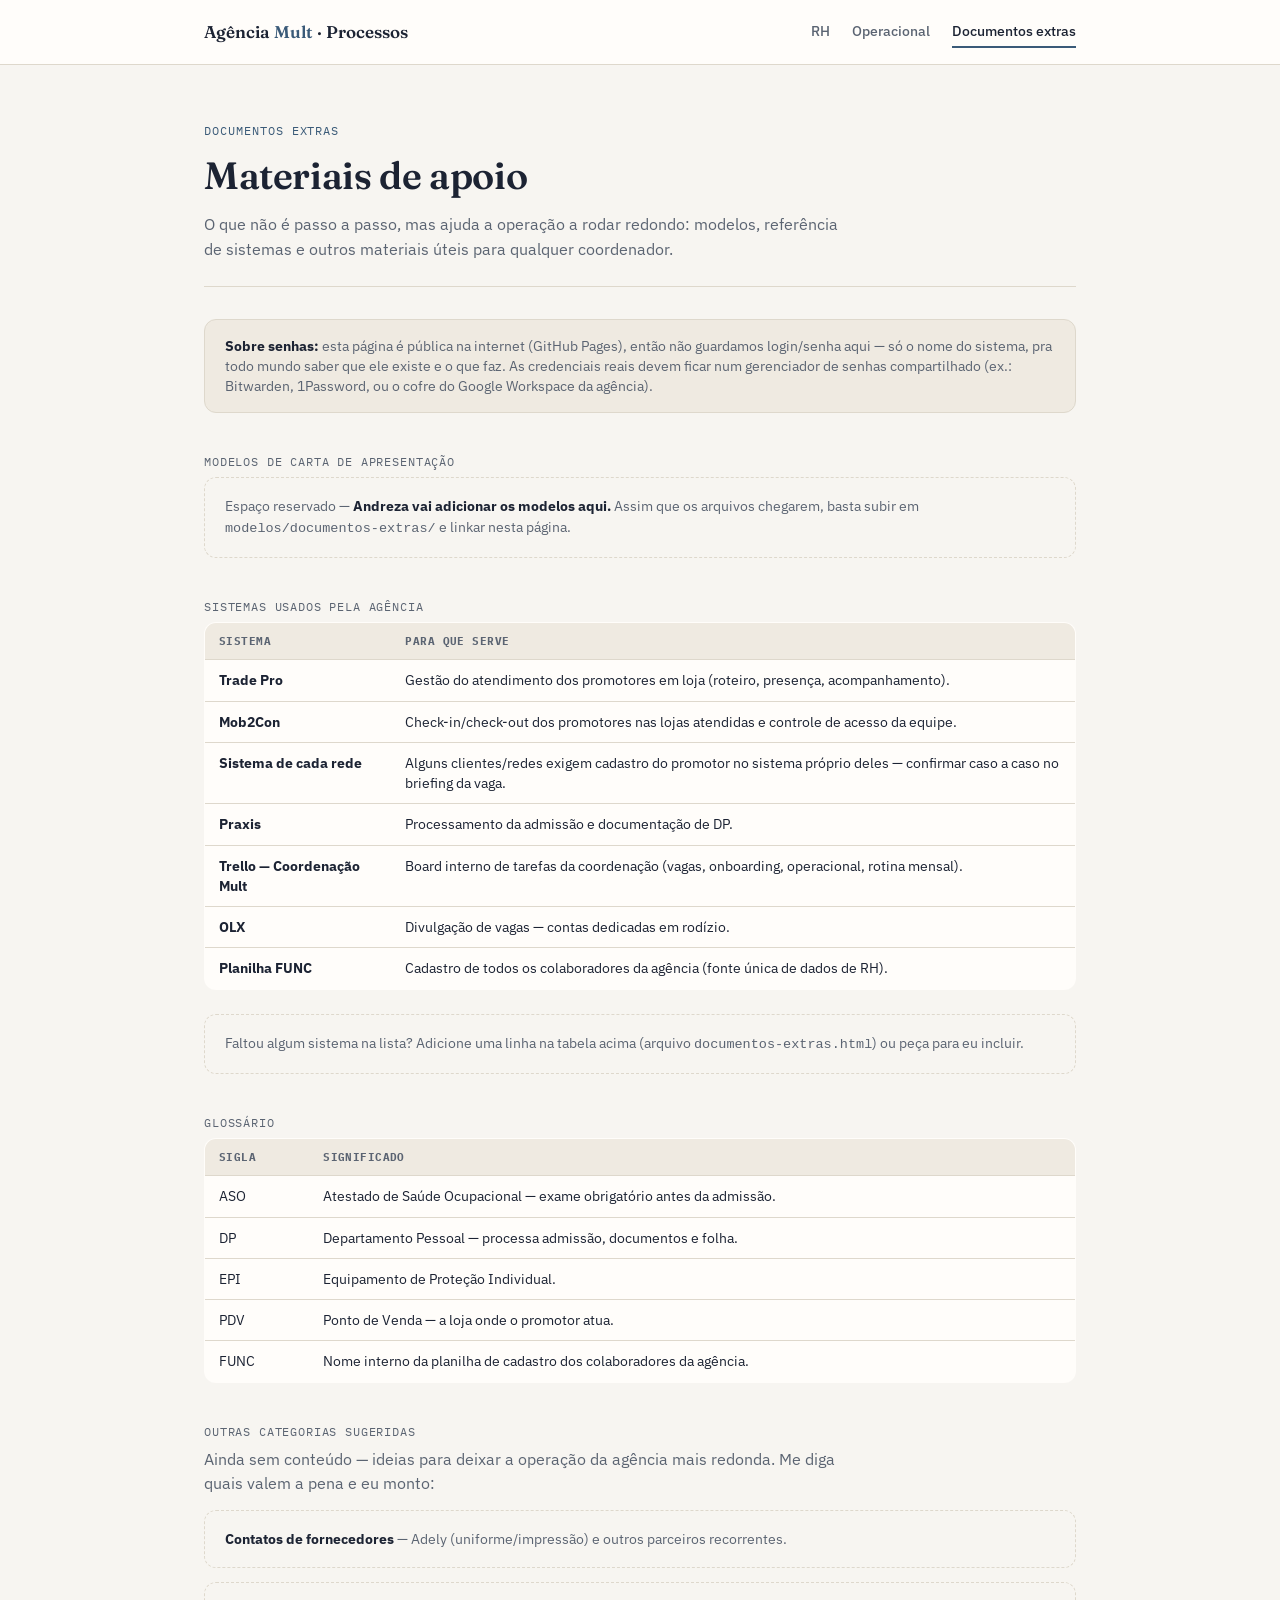
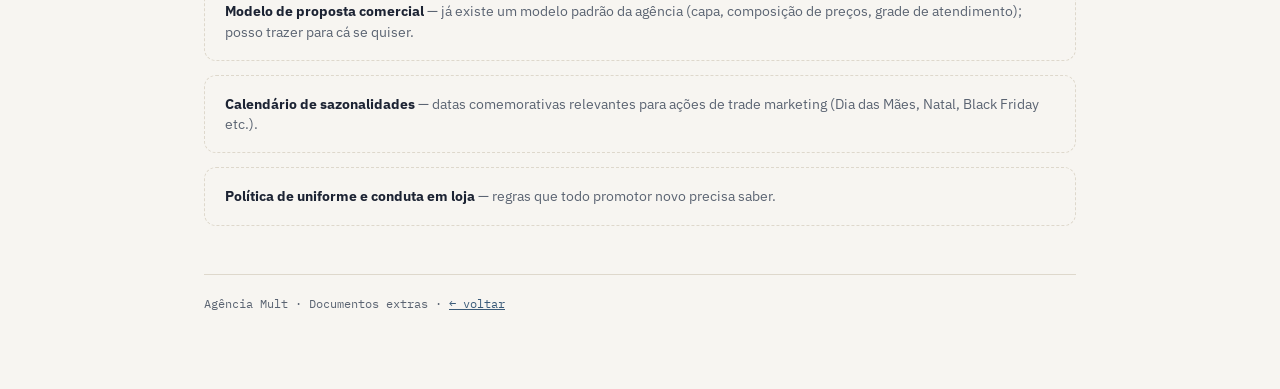
==== documentos-extras.html @ 5471d1bf "Add files via upload" ====
<!doctype html>
<html lang="pt-BR">
<head>
<meta charset="utf-8">
<meta name="viewport" content="width=device-width, initial-scale=1">
<title>Documentos extras — Processos Agência Mult</title>
<link rel="stylesheet" href="assets/style.css">
</head>
<body>

<nav class="top">
  <div class="wrap">
    <a class="brand" href="index.html">Agência <span>Mult</span> · Processos</a>
    <div class="links">
      <a href="rh.html">RH</a>
      <a href="operacional.html">Operacional</a>
      <a href="documentos-extras.html" class="active">Documentos extras</a>
    </div>
  </div>
</nav>

<div class="wrap">
  <header class="page">
    <span class="eyebrow">Documentos extras</span>
    <h1>Materiais de apoio</h1>
    <p class="lead">O que não é passo a passo, mas ajuda a operação a rodar redondo: modelos, referência de sistemas e outros materiais úteis para qualquer coordenador.</p>
  </header>

  <div class="callout"><b>Sobre senhas:</b> esta página é pública na internet (GitHub Pages), então não guardamos login/senha aqui — só o nome do sistema, pra todo mundo saber que ele existe e o que faz. As credenciais reais devem ficar num gerenciador de senhas compartilhado (ex.: Bitwarden, 1Password, ou o cofre do Google Workspace da agência).</div>

  <div class="section-label">Modelos de carta de apresentação</div>
  <div class="placeholder">Espaço reservado — <b>Andreza vai adicionar os modelos aqui.</b> Assim que os arquivos chegarem, basta subir em <code>modelos/documentos-extras/</code> e linkar nesta página.</div>

  <div class="section-label">Sistemas usados pela agência</div>
  <table class="ref">
    <tr><th>Sistema</th><th>Para que serve</th></tr>
    <tr><td><b>Trade Pro</b></td><td>Gestão do atendimento dos promotores em loja (roteiro, presença, acompanhamento).</td></tr>
    <tr><td><b>Mob2Con</b></td><td>Check-in/check-out dos promotores nas lojas atendidas e controle de acesso da equipe.</td></tr>
    <tr><td><b>Sistema de cada rede</b></td><td>Alguns clientes/redes exigem cadastro do promotor no sistema próprio deles — confirmar caso a caso no briefing da vaga.</td></tr>
    <tr><td><b>Praxis</b></td><td>Processamento da admissão e documentação de DP.</td></tr>
    <tr><td><b>Trello — Coordenação Mult</b></td><td>Board interno de tarefas da coordenação (vagas, onboarding, operacional, rotina mensal).</td></tr>
    <tr><td><b>OLX</b></td><td>Divulgação de vagas — contas dedicadas em rodízio.</td></tr>
    <tr><td><b>Planilha FUNC</b></td><td>Cadastro de todos os colaboradores da agência (fonte única de dados de RH).</td></tr>
  </table>
  <div class="placeholder">Faltou algum sistema na lista? Adicione uma linha na tabela acima (arquivo <code>documentos-extras.html</code>) ou peça para eu incluir.</div>

  <div class="section-label">Glossário</div>
  <table class="ref">
    <tr><th>Sigla</th><th>Significado</th></tr>
    <tr><td>ASO</td><td>Atestado de Saúde Ocupacional — exame obrigatório antes da admissão.</td></tr>
    <tr><td>DP</td><td>Departamento Pessoal — processa admissão, documentos e folha.</td></tr>
    <tr><td>EPI</td><td>Equipamento de Proteção Individual.</td></tr>
    <tr><td>PDV</td><td>Ponto de Venda — a loja onde o promotor atua.</td></tr>
    <tr><td>FUNC</td><td>Nome interno da planilha de cadastro dos colaboradores da agência.</td></tr>
  </table>

  <div class="section-label">Outras categorias sugeridas</div>
  <p class="lead" style="margin-bottom:14px">Ainda sem conteúdo — ideias para deixar a operação da agência mais redonda. Me diga quais valem a pena e eu monto:</p>
  <div class="placeholder"><b>Contatos de fornecedores</b> — Adely (uniforme/impressão) e outros parceiros recorrentes.</div>
  <div class="placeholder"><b>Modelo de proposta comercial</b> — já existe um modelo padrão da agência (capa, composição de preços, grade de atendimento); posso trazer para cá se quiser.</div>
  <div class="placeholder"><b>Calendário de sazonalidades</b> — datas comemorativas relevantes para ações de trade marketing (Dia das Mães, Natal, Black Friday etc.).</div>
  <div class="placeholder"><b>Política de uniforme e conduta em loja</b> — regras que todo promotor novo precisa saber.</div>

  <footer class="page">Agência Mult · Documentos extras · <a href="index.html">← voltar</a></footer>
</div>

</body>
</html>
---- assets/style.css ----
@import url('https://fonts.googleapis.com/css2?family=Fraunces:opsz,wght@9..144,400;9..144,500;9..144,600;9..144,700&family=IBM+Plex+Sans:wght@400;500;600&family=IBM+Plex+Mono:wght@400;500&display=swap');

:root{
  --bg:#F7F5F1;
  --surface:#FFFDFA;
  --surface-2:#EFEAE1;
  --text:#1C2333;
  --text-dim:#5B6472;
  --border:#DED8CC;
  --accent:#3A5A78;
  --accent-soft:#DCE6EC;
  --good:#3E6B4C;
  --good-bg:#E3EDE5;
  --warn:#96692A;
  --warn-bg:#F3E8D4;
  --shadow: 0 1px 2px rgba(28,35,51,0.05), 0 6px 16px -8px rgba(28,35,51,0.12);
}

*{ box-sizing:border-box; }
html{ scroll-behavior:smooth; }
body{
  margin:0;
  background:var(--bg);
  color:var(--text);
  font-family:'IBM Plex Sans', ui-sans-serif, system-ui, sans-serif;
  -webkit-font-smoothing:antialiased;
  line-height:1.5;
}
a{ color:var(--accent); }
.wrap{
  max-width:920px;
  margin:0 auto;
  padding:0 24px 80px;
}

/* top nav */
nav.top{
  background:var(--surface);
  border-bottom:1px solid var(--border);
  margin-bottom:8px;
}
nav.top .wrap{
  padding:0 24px;
  display:flex;
  align-items:center;
  justify-content:space-between;
  gap:16px;
  flex-wrap:wrap;
  height:64px;
}
nav.top .brand{
  font-family:'Fraunces', serif;
  font-weight:600;
  font-size:17px;
  color:var(--text);
  text-decoration:none;
}
nav.top .brand span{ color:var(--accent); }
nav.top .links{
  display:flex;
  gap:22px;
  font-size:14px;
}
nav.top .links a{
  color:var(--text-dim);
  text-decoration:none;
  font-weight:500;
  padding:4px 0;
  border-bottom:2px solid transparent;
}
nav.top .links a:hover, nav.top .links a.active{
  color:var(--text);
  border-bottom-color:var(--accent);
}

header.page{
  padding:44px 0 24px;
  border-bottom:1px solid var(--border);
  margin-bottom:32px;
}
.eyebrow{
  font-family:'IBM Plex Mono', monospace;
  font-size:12px;
  letter-spacing:0.08em;
  text-transform:uppercase;
  color:var(--accent);
}
h1{
  font-family:'Fraunces', Georgia, serif;
  font-weight:600;
  font-size:clamp(28px, 4vw, 38px);
  margin:6px 0 8px;
  letter-spacing:-0.01em;
}
p.lead{
  color:var(--text-dim);
  font-size:15.5px;
  max-width:64ch;
  line-height:1.6;
  margin:0;
}

/* home cards */
.home-grid{
  display:grid;
  grid-template-columns:1fr 1fr;
  gap:18px;
  margin:32px 0;
}
@media (max-width:640px){ .home-grid{ grid-template-columns:1fr; } }
.home-card{
  display:block;
  background:var(--surface);
  border:1px solid var(--border);
  border-radius:14px;
  box-shadow:var(--shadow);
  padding:26px 24px;
  text-decoration:none;
  color:var(--text);
  transition:transform .12s ease, box-shadow .12s ease;
}
.home-card:hover{ transform:translateY(-2px); box-shadow:0 4px 8px rgba(28,35,51,0.08), 0 12px 24px -8px rgba(28,35,51,0.16); }
.home-card .icon{ font-size:26px; }
.home-card h2{
  font-family:'Fraunces', serif;
  font-size:19px;
  font-weight:600;
  margin:10px 0 6px;
}
.home-card p{
  color:var(--text-dim);
  font-size:13.5px;
  margin:0;
  line-height:1.55;
}
.home-card.full{ grid-column:1 / -1; }

/* process sections */
.section-label{
  font-family:'IBM Plex Mono', monospace;
  font-size:12px;
  letter-spacing:0.07em;
  text-transform:uppercase;
  color:var(--text-dim);
  margin:40px 0 6px;
}
.section-label:first-of-type{ margin-top:0; }

.step{
  background:var(--surface);
  border:1px solid var(--border);
  border-radius:12px;
  box-shadow:var(--shadow);
  padding:20px 22px;
  margin-bottom:14px;
}
.step-head{
  display:flex;
  align-items:baseline;
  gap:10px;
  margin-bottom:10px;
}
.step-num{
  font-family:'IBM Plex Mono', monospace;
  font-size:12px;
  color:var(--accent);
  background:var(--accent-soft);
  border-radius:100px;
  padding:2px 9px;
  flex:none;
}
.step h3{
  font-family:'Fraunces', serif;
  font-weight:600;
  font-size:16.5px;
  margin:0;
}
.step p.note{
  color:var(--text-dim);
  font-size:13px;
  margin:0 0 10px;
}
ul.check{
  list-style:none;
  margin:0;
  padding:0;
  display:flex;
  flex-direction:column;
  gap:7px;
}
ul.check li{
  display:flex;
  align-items:flex-start;
  gap:9px;
  font-size:14px;
  line-height:1.45;
}
ul.check li::before{
  content:"";
  flex:none;
  width:15px; height:15px;
  margin-top:2px;
  border:1.5px solid var(--border);
  border-radius:4px;
  background:var(--surface);
}
ul.check li b{ font-weight:600; }
.tag{
  display:inline-block;
  font-family:'IBM Plex Mono', monospace;
  font-size:10.5px;
  letter-spacing:0.03em;
  color:var(--accent);
  background:var(--accent-soft);
  padding:1px 7px;
  border-radius:4px;
  margin-left:6px;
}
.tag.warn{ color:var(--warn); background:var(--warn-bg); }
.step .files{
  margin-top:12px;
  padding-top:12px;
  border-top:1px dashed var(--border);
  font-size:13px;
  color:var(--text-dim);
}
.step .files a{ font-family:'IBM Plex Mono', monospace; font-size:12.5px; }

.callout{
  background:var(--surface-2);
  border:1px solid var(--border);
  border-radius:12px;
  padding:16px 20px;
  font-size:13.5px;
  color:var(--text-dim);
  margin:20px 0 32px;
}
.callout b{ color:var(--text); }
.callout.warn{
  background:var(--warn-bg);
  border-color:#E3CB9C;
  color:#5B4522;
}
.callout.warn b{ color:var(--warn); }

table.ref{
  width:100%;
  border-collapse:collapse;
  background:var(--surface);
  border:1px solid var(--border);
  border-radius:12px;
  overflow:hidden;
  font-size:13.5px;
  margin-bottom:24px;
}
table.ref th{
  text-align:left;
  background:var(--surface-2);
  font-family:'IBM Plex Mono', monospace;
  font-size:11px;
  letter-spacing:0.04em;
  text-transform:uppercase;
  color:var(--text-dim);
  padding:10px 14px;
}
table.ref td{
  padding:10px 14px;
  border-top:1px solid var(--border);
  vertical-align:top;
}

.placeholder{
  border:1.5px dashed var(--border);
  border-radius:12px;
  padding:18px 20px;
  color:var(--text-dim);
  font-size:13.5px;
  margin-bottom:14px;
}
.placeholder b{ color:var(--text); }

footer.page{
  margin-top:48px;
  padding-top:20px;
  border-top:1px solid var(--border);
  font-size:12px;
  color:var(--text-dim);
  font-family:'IBM Plex Mono', monospace;
}
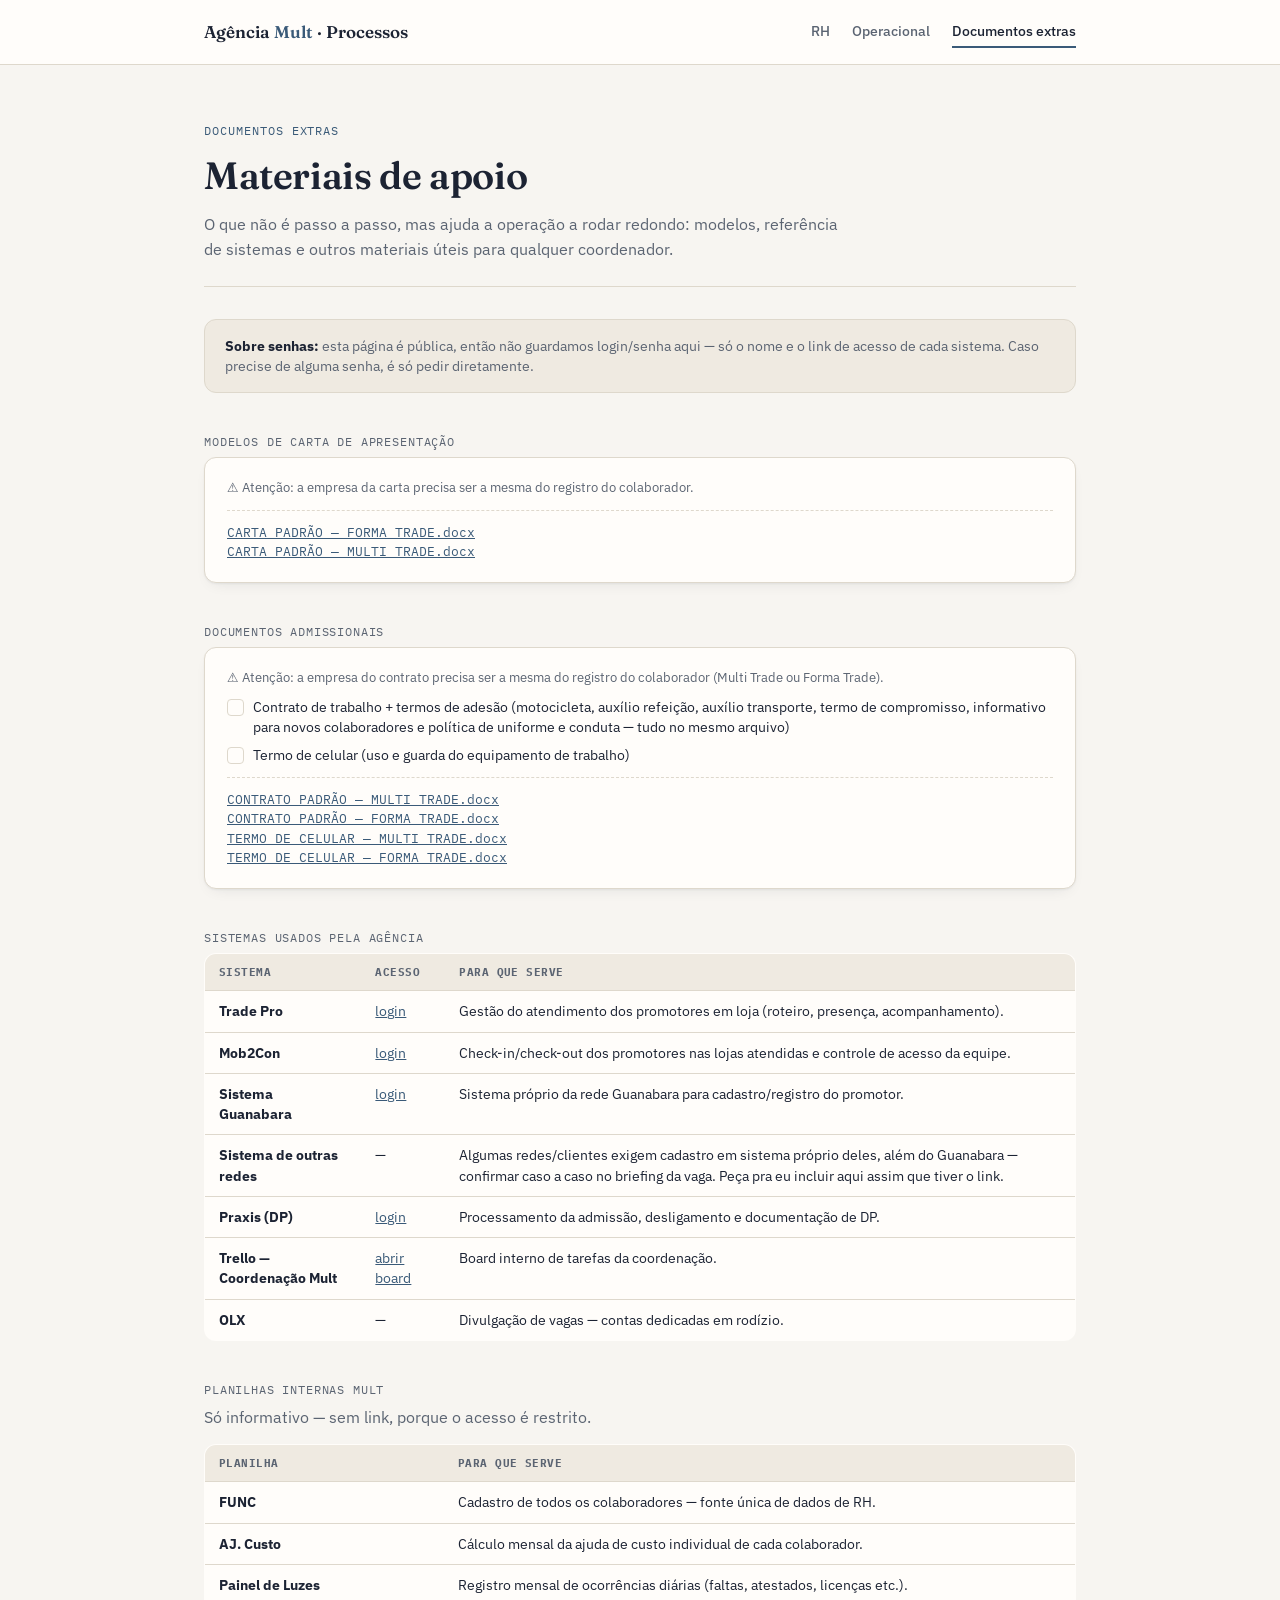
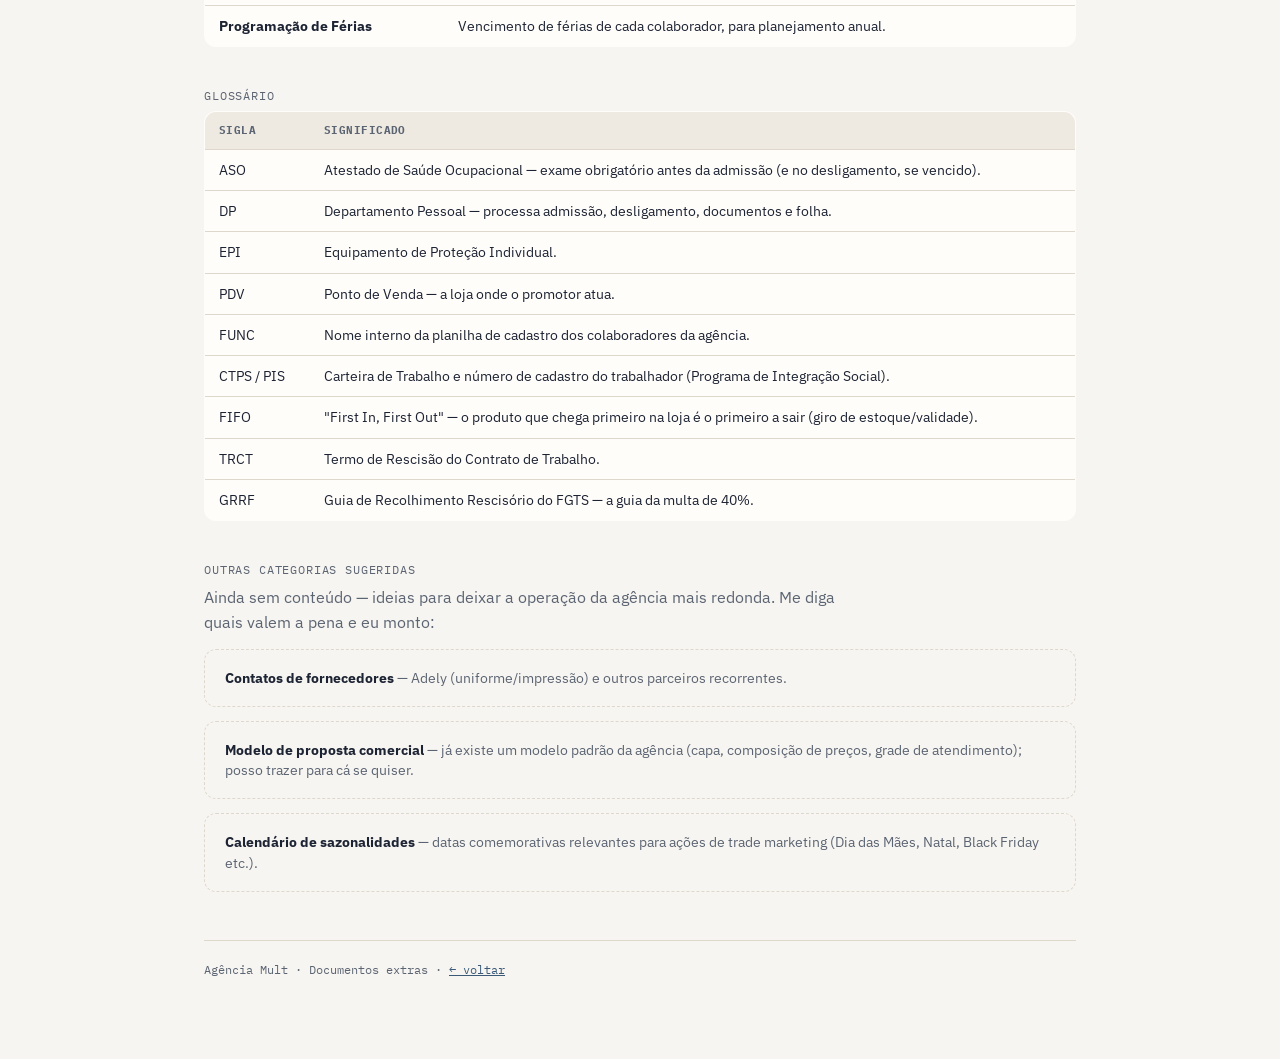
==== commit cff73adb: "Add files via upload" ====
--- a/documentos-extras.html
+++ b/documentos-extras.html
@@ -26,32 +26,66 @@
     <p class="lead">O que não é passo a passo, mas ajuda a operação a rodar redondo: modelos, referência de sistemas e outros materiais úteis para qualquer coordenador.</p>
   </header>
 
-  <div class="callout"><b>Sobre senhas:</b> esta página é pública na internet (GitHub Pages), então não guardamos login/senha aqui — só o nome do sistema, pra todo mundo saber que ele existe e o que faz. As credenciais reais devem ficar num gerenciador de senhas compartilhado (ex.: Bitwarden, 1Password, ou o cofre do Google Workspace da agência).</div>
+  <div class="callout"><b>Sobre senhas:</b> esta página é pública, então não guardamos login/senha aqui — só o nome e o link de acesso de cada sistema. Caso precise de alguma senha, é só pedir diretamente.</div>
 
   <div class="section-label">Modelos de carta de apresentação</div>
-  <div class="placeholder">Espaço reservado — <b>Andreza vai adicionar os modelos aqui.</b> Assim que os arquivos chegarem, basta subir em <code>modelos/documentos-extras/</code> e linkar nesta página.</div>
+  <div class="step">
+    <p class="note">⚠ Atenção: a empresa da carta precisa ser a mesma do registro do colaborador.</p>
+    <div class="files">
+      <a href="modelos/documentos-extras/carta-padrao-forma-trade.docx">CARTA PADRÃO — FORMA TRADE.docx</a><br>
+      <a href="modelos/documentos-extras/carta-padrao-multi-trade.docx">CARTA PADRÃO — MULTI TRADE.docx</a>
+    </div>
+  </div>
+
+  <div class="section-label">Documentos admissionais</div>
+  <div class="step">
+    <p class="note">⚠ Atenção: a empresa do contrato precisa ser a mesma do registro do colaborador (Multi Trade ou Forma Trade).</p>
+    <ul class="check">
+      <li>Contrato de trabalho + termos de adesão (motocicleta, auxílio refeição, auxílio transporte, termo de compromisso, informativo para novos colaboradores e política de uniforme e conduta — tudo no mesmo arquivo)</li>
+      <li>Termo de celular (uso e guarda do equipamento de trabalho)</li>
+    </ul>
+    <div class="files">
+      <a href="modelos/documentos-extras/contrato-padrao-multi-trade.docx">CONTRATO PADRÃO — MULTI TRADE.docx</a><br>
+      <a href="modelos/documentos-extras/contrato-padrao-forma-trade.docx">CONTRATO PADRÃO — FORMA TRADE.docx</a><br>
+      <a href="modelos/documentos-extras/termo-de-celular-multi-trade.docx">TERMO DE CELULAR — MULTI TRADE.docx</a><br>
+      <a href="modelos/documentos-extras/termo-de-celular-forma-trade.docx">TERMO DE CELULAR — FORMA TRADE.docx</a>
+    </div>
+  </div>
 
   <div class="section-label">Sistemas usados pela agência</div>
   <table class="ref">
-    <tr><th>Sistema</th><th>Para que serve</th></tr>
-    <tr><td><b>Trade Pro</b></td><td>Gestão do atendimento dos promotores em loja (roteiro, presença, acompanhamento).</td></tr>
-    <tr><td><b>Mob2Con</b></td><td>Check-in/check-out dos promotores nas lojas atendidas e controle de acesso da equipe.</td></tr>
-    <tr><td><b>Sistema de cada rede</b></td><td>Alguns clientes/redes exigem cadastro do promotor no sistema próprio deles — confirmar caso a caso no briefing da vaga.</td></tr>
-    <tr><td><b>Praxis</b></td><td>Processamento da admissão e documentação de DP.</td></tr>
-    <tr><td><b>Trello — Coordenação Mult</b></td><td>Board interno de tarefas da coordenação (vagas, onboarding, operacional, rotina mensal).</td></tr>
-    <tr><td><b>OLX</b></td><td>Divulgação de vagas — contas dedicadas em rodízio.</td></tr>
-    <tr><td><b>Planilha FUNC</b></td><td>Cadastro de todos os colaboradores da agência (fonte única de dados de RH).</td></tr>
+    <tr><th>Sistema</th><th>Acesso</th><th>Para que serve</th></tr>
+    <tr><td><b>Trade Pro</b></td><td><a href="https://agenciamult.tradepro.com.br/agenciamult/login.jsf">login</a></td><td>Gestão do atendimento dos promotores em loja (roteiro, presença, acompanhamento).</td></tr>
+    <tr><td><b>Mob2Con</b></td><td><a href="https://app.mob2con.com.br/#/">login</a></td><td>Check-in/check-out dos promotores nas lojas atendidas e controle de acesso da equipe.</td></tr>
+    <tr><td><b>Sistema Guanabara</b></td><td><a href="https://promoter-front-laivon.vercel.app/auth/login">login</a></td><td>Sistema próprio da rede Guanabara para cadastro/registro do promotor.</td></tr>
+    <tr><td><b>Sistema de outras redes</b></td><td>—</td><td>Algumas redes/clientes exigem cadastro em sistema próprio deles, além do Guanabara — confirmar caso a caso no briefing da vaga. Peça pra eu incluir aqui assim que tiver o link.</td></tr>
+    <tr><td><b>Praxis (DP)</b></td><td><a href="https://vip.acessorias.com/praxisassessoriacontabil">login</a></td><td>Processamento da admissão, desligamento e documentação de DP.</td></tr>
+    <tr><td><b>Trello — Coordenação Mult</b></td><td><a href="https://trello.com/b/DCP1p4Sr/coordena%C3%A7%C3%A3o-mult">abrir board</a></td><td>Board interno de tarefas da coordenação.</td></tr>
+    <tr><td><b>OLX</b></td><td>—</td><td>Divulgação de vagas — contas dedicadas em rodízio.</td></tr>
   </table>
-  <div class="placeholder">Faltou algum sistema na lista? Adicione uma linha na tabela acima (arquivo <code>documentos-extras.html</code>) ou peça para eu incluir.</div>
+
+  <div class="section-label">Planilhas internas Mult</div>
+  <p class="lead" style="margin-bottom:14px">Só informativo — sem link, porque o acesso é restrito.</p>
+  <table class="ref">
+    <tr><th>Planilha</th><th>Para que serve</th></tr>
+    <tr><td><b>FUNC</b></td><td>Cadastro de todos os colaboradores — fonte única de dados de RH.</td></tr>
+    <tr><td><b>AJ. Custo</b></td><td>Cálculo mensal da ajuda de custo individual de cada colaborador.</td></tr>
+    <tr><td><b>Painel de Luzes</b></td><td>Registro mensal de ocorrências diárias (faltas, atestados, licenças etc.).</td></tr>
+    <tr><td><b>Programação de Férias</b></td><td>Vencimento de férias de cada colaborador, para planejamento anual.</td></tr>
+  </table>
 
   <div class="section-label">Glossário</div>
   <table class="ref">
     <tr><th>Sigla</th><th>Significado</th></tr>
-    <tr><td>ASO</td><td>Atestado de Saúde Ocupacional — exame obrigatório antes da admissão.</td></tr>
-    <tr><td>DP</td><td>Departamento Pessoal — processa admissão, documentos e folha.</td></tr>
+    <tr><td>ASO</td><td>Atestado de Saúde Ocupacional — exame obrigatório antes da admissão (e no desligamento, se vencido).</td></tr>
+    <tr><td>DP</td><td>Departamento Pessoal — processa admissão, desligamento, documentos e folha.</td></tr>
     <tr><td>EPI</td><td>Equipamento de Proteção Individual.</td></tr>
     <tr><td>PDV</td><td>Ponto de Venda — a loja onde o promotor atua.</td></tr>
     <tr><td>FUNC</td><td>Nome interno da planilha de cadastro dos colaboradores da agência.</td></tr>
+    <tr><td>CTPS / PIS</td><td>Carteira de Trabalho e número de cadastro do trabalhador (Programa de Integração Social).</td></tr>
+    <tr><td>FIFO</td><td>"First In, First Out" — o produto que chega primeiro na loja é o primeiro a sair (giro de estoque/validade).</td></tr>
+    <tr><td>TRCT</td><td>Termo de Rescisão do Contrato de Trabalho.</td></tr>
+    <tr><td>GRRF</td><td>Guia de Recolhimento Rescisório do FGTS — a guia da multa de 40%.</td></tr>
   </table>
 
   <div class="section-label">Outras categorias sugeridas</div>
@@ -59,7 +93,6 @@
   <div class="placeholder"><b>Contatos de fornecedores</b> — Adely (uniforme/impressão) e outros parceiros recorrentes.</div>
   <div class="placeholder"><b>Modelo de proposta comercial</b> — já existe um modelo padrão da agência (capa, composição de preços, grade de atendimento); posso trazer para cá se quiser.</div>
   <div class="placeholder"><b>Calendário de sazonalidades</b> — datas comemorativas relevantes para ações de trade marketing (Dia das Mães, Natal, Black Friday etc.).</div>
-  <div class="placeholder"><b>Política de uniforme e conduta em loja</b> — regras que todo promotor novo precisa saber.</div>
 
   <footer class="page">Agência Mult · Documentos extras · <a href="index.html">← voltar</a></footer>
 </div>
--- a/assets/style.css
+++ b/assets/style.css
@@ -269,6 +269,25 @@
   vertical-align:top;
 }
 
+.msg{
+  background:var(--accent-soft);
+  border-radius:10px;
+  padding:12px 14px;
+  margin:10px 0 4px;
+  font-size:13.5px;
+  line-height:1.55;
+  color:var(--text);
+}
+.msg .msg-label{
+  display:block;
+  font-family:'IBM Plex Mono', monospace;
+  font-size:10.5px;
+  text-transform:uppercase;
+  letter-spacing:0.05em;
+  color:var(--accent);
+  margin-bottom:6px;
+}
+
 .placeholder{
   border:1.5px dashed var(--border);
   border-radius:12px;
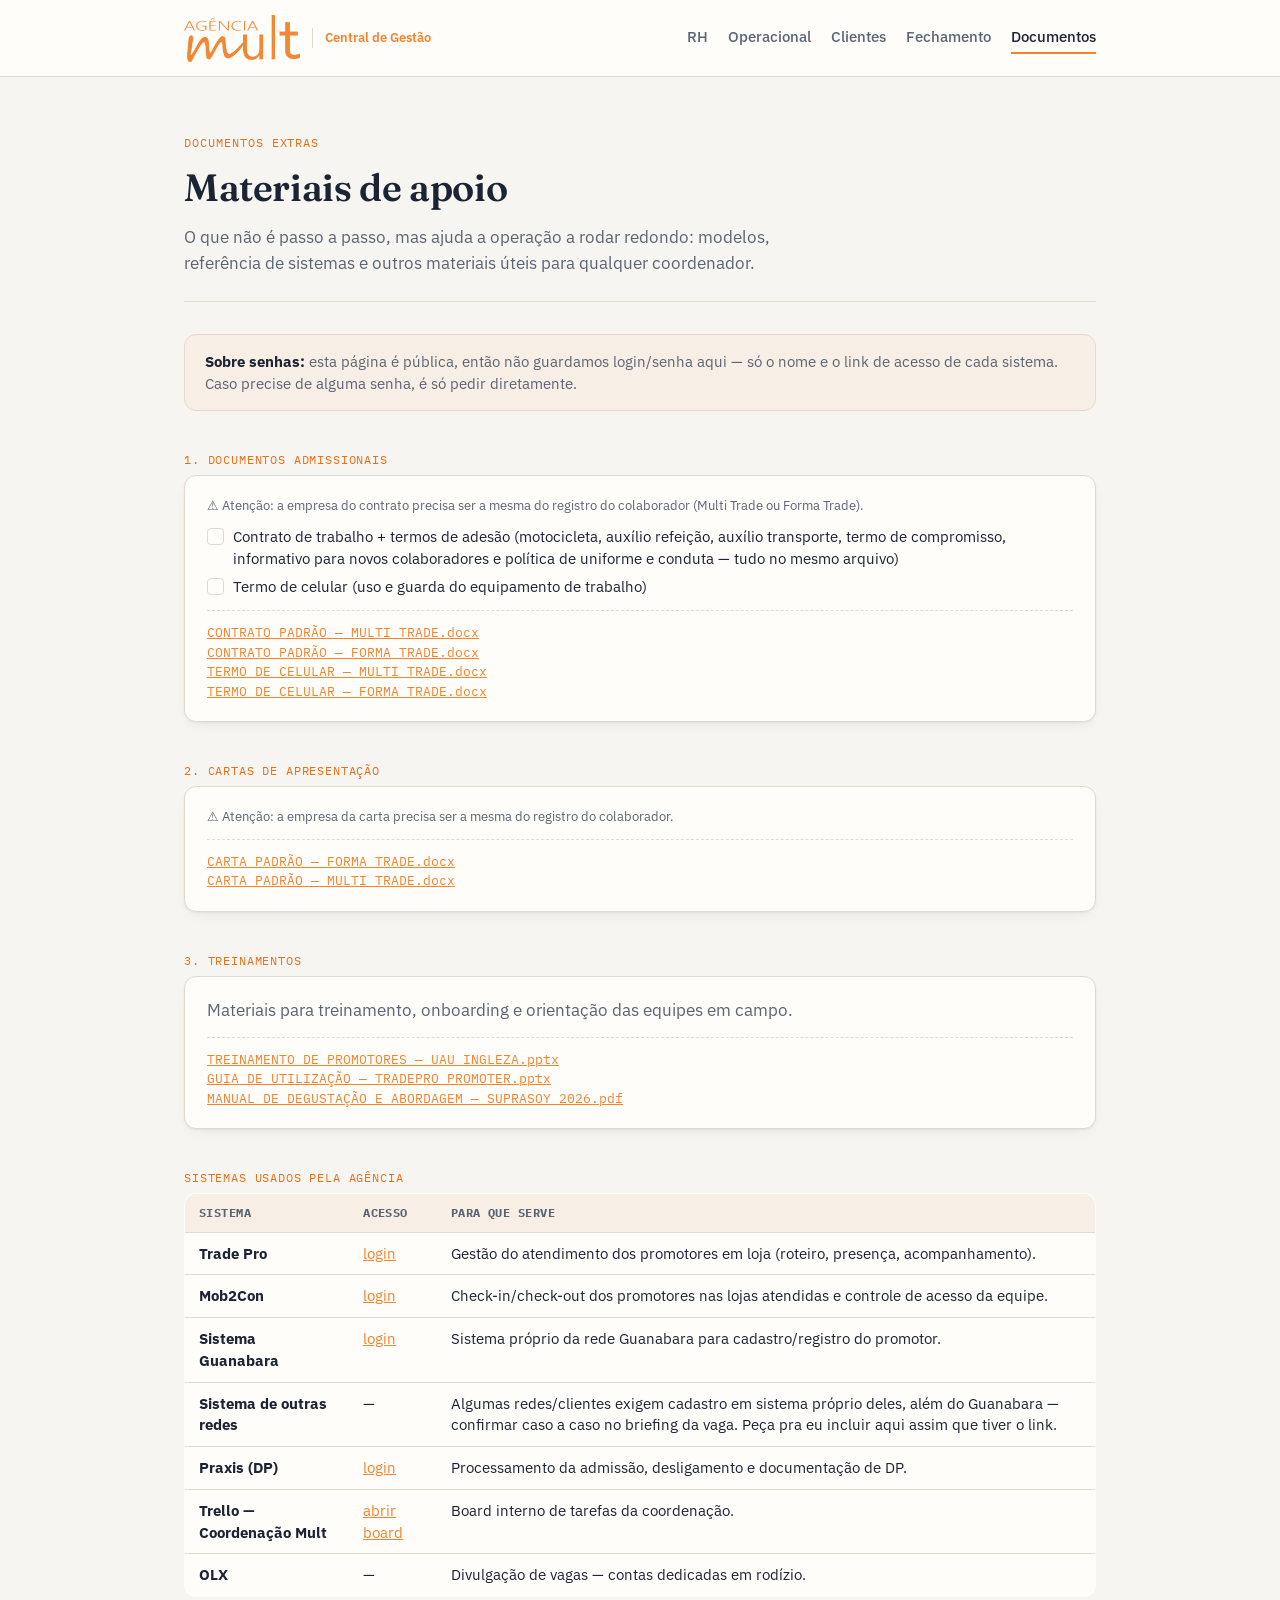
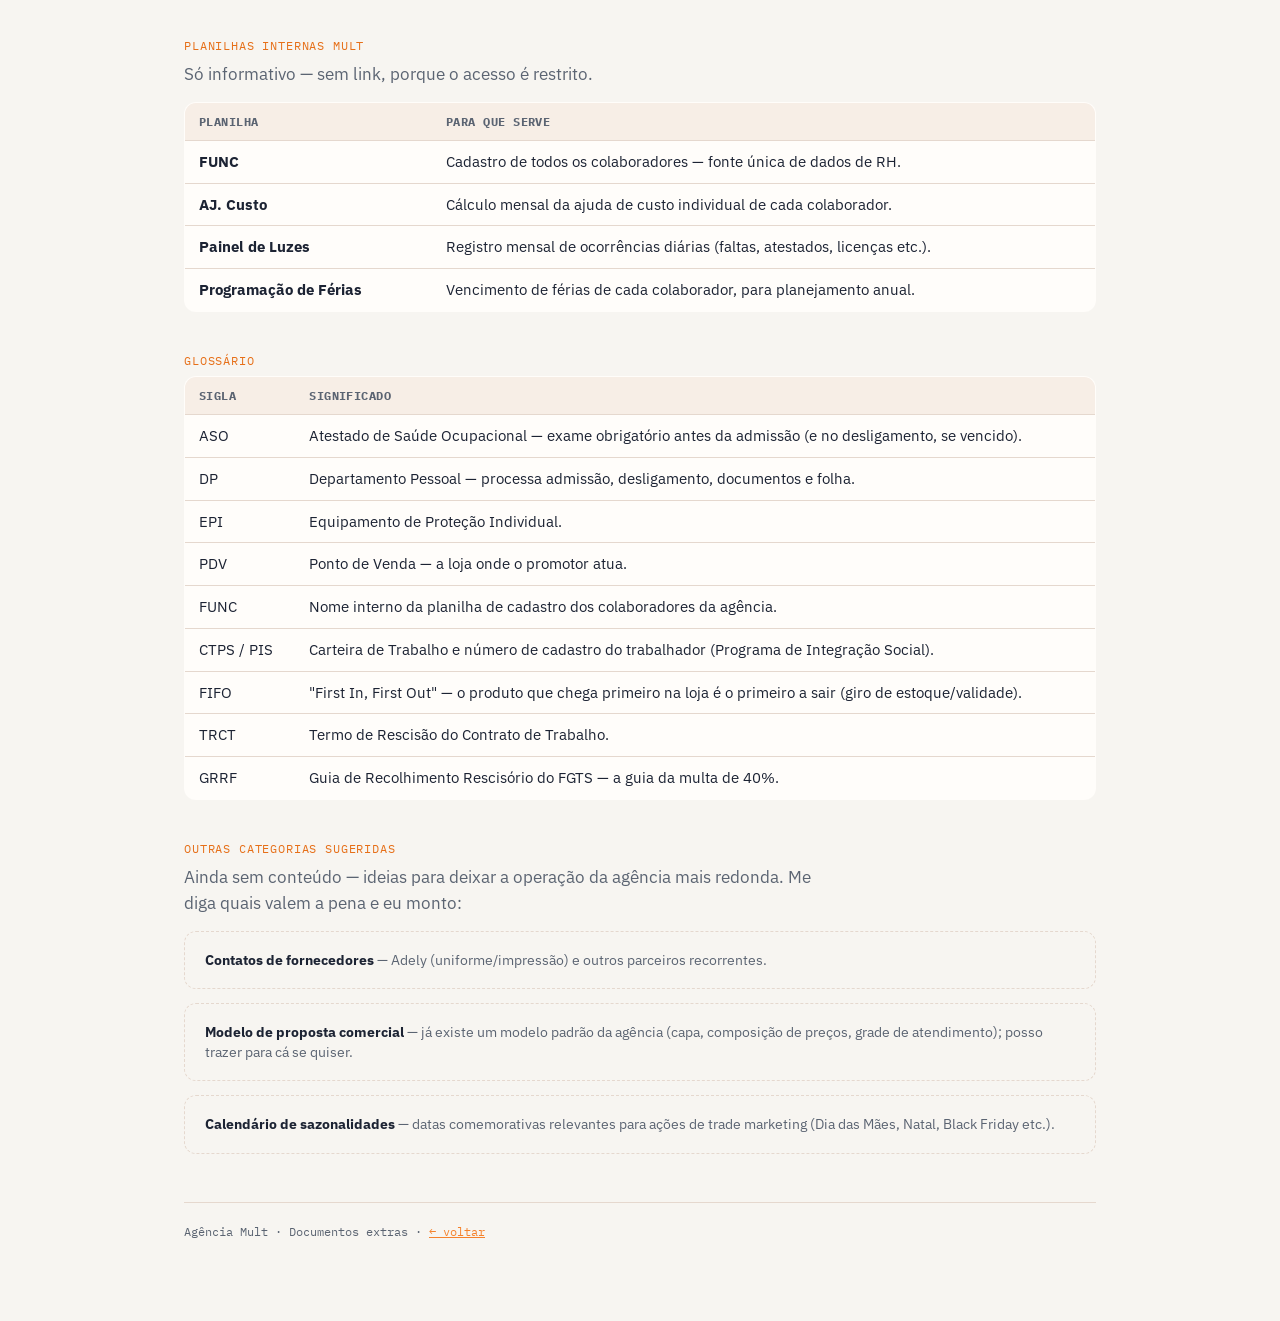
==== commit 49cec1a5: "Add files via upload" ====
--- a/documentos-extras.html
+++ b/documentos-extras.html
@@ -8,16 +8,7 @@
 </head>
 <body>
 
-<nav class="top">
-  <div class="wrap">
-    <a class="brand" href="index.html">Agência <span>Mult</span> · Processos</a>
-    <div class="links">
-      <a href="rh.html">RH</a>
-      <a href="operacional.html">Operacional</a>
-      <a href="documentos-extras.html" class="active">Documentos extras</a>
-    </div>
-  </div>
-</nav>
+<nav class="top"><div class="wrap"><a class="brand brand-logo" href="index.html"><img src="assets/logo-agencia-mult.png" alt="Agência Mult"><span class="brand-title">Central de Gestão</span></a><div class="links"><a href="rh.html">RH</a><a href="operacional.html">Operacional</a><a href="clientes.html">Clientes</a><a href="fechamento-mensal.html">Fechamento</a><a href="documentos-extras.html" class="active">Documentos</a></div></div></nav>
 
 <div class="wrap">
   <header class="page">
@@ -28,16 +19,7 @@
 
   <div class="callout"><b>Sobre senhas:</b> esta página é pública, então não guardamos login/senha aqui — só o nome e o link de acesso de cada sistema. Caso precise de alguma senha, é só pedir diretamente.</div>
 
-  <div class="section-label">Modelos de carta de apresentação</div>
-  <div class="step">
-    <p class="note">⚠ Atenção: a empresa da carta precisa ser a mesma do registro do colaborador.</p>
-    <div class="files">
-      <a href="modelos/documentos-extras/carta-padrao-forma-trade.docx">CARTA PADRÃO — FORMA TRADE.docx</a><br>
-      <a href="modelos/documentos-extras/carta-padrao-multi-trade.docx">CARTA PADRÃO — MULTI TRADE.docx</a>
-    </div>
-  </div>
-
-  <div class="section-label">Documentos admissionais</div>
+  <div class="section-label">1. Documentos admissionais</div>
   <div class="step">
     <p class="note">⚠ Atenção: a empresa do contrato precisa ser a mesma do registro do colaborador (Multi Trade ou Forma Trade).</p>
     <ul class="check">
@@ -49,6 +31,25 @@
       <a href="modelos/documentos-extras/contrato-padrao-forma-trade.docx">CONTRATO PADRÃO — FORMA TRADE.docx</a><br>
       <a href="modelos/documentos-extras/termo-de-celular-multi-trade.docx">TERMO DE CELULAR — MULTI TRADE.docx</a><br>
       <a href="modelos/documentos-extras/termo-de-celular-forma-trade.docx">TERMO DE CELULAR — FORMA TRADE.docx</a>
+    </div>
+  </div>
+
+  <div class="section-label">2. Cartas de Apresentação</div>
+  <div class="step">
+    <p class="note">⚠ Atenção: a empresa da carta precisa ser a mesma do registro do colaborador.</p>
+    <div class="files">
+      <a href="modelos/documentos-extras/carta-padrao-forma-trade.docx">CARTA PADRÃO — FORMA TRADE.docx</a><br>
+      <a href="modelos/documentos-extras/carta-padrao-multi-trade.docx">CARTA PADRÃO — MULTI TRADE.docx</a>
+    </div>
+  </div>
+
+  <div class="section-label">3. Treinamentos</div>
+  <div class="step">
+    <p class="lead" style="margin-bottom:14px">Materiais para treinamento, onboarding e orientação das equipes em campo.</p>
+    <div class="files">
+      <a href="modelos/treinamentos/Treinamento-Promotores-UAU-Ingleza.pptx">TREINAMENTO DE PROMOTORES — UAU INGLEZA.pptx</a><br>
+      <a href="modelos/treinamentos/Guia-TradePRO-Promoter-Agencia-Mult.pptx">GUIA DE UTILIZAÇÃO — TRADEPRO PROMOTER.pptx</a><br>
+      <a href="modelos/treinamentos/Manual-Abordagem-PDV-SupraSoy-2026.pdf">MANUAL DE DEGUSTAÇÃO E ABORDAGEM — SUPRASOY 2026.pdf</a>
     </div>
   </div>
 
--- a/assets/style.css
+++ b/assets/style.css
@@ -306,3 +306,79 @@
   color:var(--text-dim);
   font-family:'IBM Plex Mono', monospace;
 }
+
+/* V2 — Central de Gestão */
+.wrap.wide{max-width:1120px}
+.home-grid.five{grid-template-columns:repeat(2,1fr)}
+.home-grid.five .home-card:last-child{grid-column:1/-1}
+@media(max-width:640px){.home-grid.five{grid-template-columns:1fr}.home-grid.five .home-card:last-child{grid-column:auto}}
+.quick-grid{display:grid;grid-template-columns:repeat(3,1fr);gap:12px;margin:20px 0 34px}
+@media(max-width:720px){.quick-grid{grid-template-columns:1fr}}
+.quick{background:var(--surface);border:1px solid var(--border);border-radius:12px;padding:15px 16px}
+.quick b{display:block;font-family:'Fraunces',serif;margin-bottom:4px}.quick span{font-size:12.5px;color:var(--text-dim)}
+.client-nav{display:flex;gap:8px;flex-wrap:wrap;margin:0 0 28px}.client-nav a{font-size:12px;text-decoration:none;background:var(--surface);border:1px solid var(--border);border-radius:999px;padding:7px 11px;color:var(--text-dim)}
+.client-card{background:var(--surface);border:1px solid var(--border);border-radius:14px;box-shadow:var(--shadow);padding:24px;margin:0 0 22px}.client-card h2{font-family:'Fraunces',serif;margin:0 0 4px;font-size:22px}.meta{display:flex;gap:8px;flex-wrap:wrap;margin:10px 0 18px}.meta span{font-family:'IBM Plex Mono',monospace;font-size:10.5px;background:var(--surface-2);padding:4px 8px;border-radius:5px;color:var(--text-dim)}
+.client-card h3{font-size:14px;margin:20px 0 8px}.compact{margin:0;padding-left:20px;font-size:13.5px}.compact li{margin:5px 0}.deadline{font-weight:600;color:var(--accent)}
+.table-wrap{overflow-x:auto;margin-bottom:24px}.table-wrap table.ref{min-width:720px;margin-bottom:0}
+.subcard{border-left:3px solid var(--accent-soft);padding:4px 0 4px 16px;margin:16px 0}.subcard h3{margin:0 0 6px}
+.status-note{font-size:12px;color:var(--text-dim);font-family:'IBM Plex Mono',monospace}
+
+/* V2.1 — identidade visual Agência Mult */
+:root{
+  --accent:#F5822C;
+  --accent-strong:#E66F18;
+  --accent-soft:#FFF0E4;
+  --surface-2:#F7EEE6;
+  --border:#E5D8CE;
+  --warn:#A85D1F;
+  --warn-bg:#FFF0DF;
+}
+body{font-size:16px;}
+.wrap{max-width:960px;}
+nav.top .wrap{height:76px;}
+.brand-logo{display:flex;align-items:center;gap:12px;min-width:max-content;}
+.brand-logo img{display:block;width:116px;height:47px;object-fit:contain;}
+.brand-logo .brand-title{font-family:'IBM Plex Sans',ui-sans-serif,system-ui,sans-serif;font-size:13px;font-weight:600;color:var(--text-dim);border-left:1px solid var(--border);padding-left:12px;white-space:nowrap;}
+nav.top .links{font-size:15px;gap:20px;}
+p.lead{font-size:16.5px;}
+.home-card h2{font-size:21px;}
+.home-card p{font-size:14.5px;}
+.step h3{font-size:18px;}
+ul.check li{font-size:15px;}
+.callout{font-size:14.5px;}
+table.ref{font-size:14.5px;}
+table.ref th{font-size:11.5px;}
+.client-card h2{font-size:26px;color:var(--text);}
+.client-card .compact,.client-card p.compact,.client-card ul.compact{font-size:15px;line-height:1.62;}
+.subcard h3{font-size:17px;}
+.meta span{font-size:11.5px;}
+.section-label{color:var(--accent-strong);}
+.client-hint{font-size:14.5px;color:var(--text-dim);margin:0 0 12px;}
+.client-nav{margin-bottom:26px;}
+.client-nav a{font-size:13.5px;padding:8px 13px;transition:.15s ease;color:var(--text-dim);}
+.client-nav a:hover,.client-nav a.active{background:var(--accent);border-color:var(--accent);color:white;}
+.client-view{display:none;animation:clientFade .18s ease;}
+.client-view.active{display:block;}
+@keyframes clientFade{from{opacity:.25;transform:translateY(4px)}to{opacity:1;transform:none}}
+.deadline{color:var(--accent-strong);font-weight:600;}
+.step-num{color:var(--accent-strong);}
+.eyebrow{color:var(--accent-strong);}
+@media(max-width:760px){
+  nav.top .wrap{height:auto;padding-top:10px;padding-bottom:10px;align-items:flex-start;}
+  .brand-logo img{width:96px;height:39px;}
+  .brand-logo .brand-title{font-size:12px;}
+  nav.top .links{gap:13px;font-size:13px;width:100%;overflow-x:auto;padding-bottom:2px;}
+}
+
+/* V2.2 — calendário visual */
+.calendar-toolbar{display:grid;grid-template-columns:auto 1fr auto;gap:14px;align-items:center;background:var(--surface);border:1px solid var(--border);border-radius:14px;padding:16px 18px;margin-bottom:14px;box-shadow:var(--shadow)}
+.calendar-toolbar h2{font-family:'Fraunces',serif;font-size:25px;margin:0 0 3px}.calendar-toolbar p{margin:0;color:var(--text-dim);font-size:13.5px}
+.calendar-btn{width:42px;height:42px;border-radius:50%;border:1px solid var(--border);background:var(--surface-2);color:var(--accent-strong);font-size:20px;cursor:pointer}.calendar-btn:hover{background:var(--accent);color:white;border-color:var(--accent)}
+.calendar-windows{display:grid;grid-template-columns:1fr 1fr;gap:12px;margin-bottom:14px}.calendar-window{background:var(--accent-soft);border:1px solid #F4D6BF;border-radius:12px;padding:13px 15px;display:flex;flex-direction:column;gap:4px;font-size:13px}.calendar-window b{color:var(--accent-strong);font-size:13.5px;margin-bottom:2px}.calendar-window span{color:var(--text)}
+.calendar-scroll{overflow-x:auto;border-radius:14px}.calendar-grid{display:grid;grid-template-columns:repeat(7,minmax(145px,1fr));min-width:1015px}.calendar-weekdays{background:var(--surface-2);border:1px solid var(--border);border-bottom:0;border-radius:14px 14px 0 0;overflow:hidden}.calendar-weekdays div{padding:9px 10px;font-family:'IBM Plex Mono',monospace;font-size:10.5px;color:var(--text-dim);text-align:center;border-right:1px solid var(--border)}.calendar-weekdays div:last-child{border-right:0}
+#calendarGrid{border-left:1px solid var(--border);border-top:1px solid var(--border);background:var(--border)}
+.calendar-day{min-height:154px;background:var(--surface);padding:9px;border-right:1px solid var(--border);border-bottom:1px solid var(--border)}.calendar-day.outside{background:#FAF8F6;color:#B7ADA5}.calendar-day.today{box-shadow:inset 0 0 0 2px var(--accent)}
+.calendar-date{display:flex;align-items:center;justify-content:space-between;font-weight:700;font-size:13px;margin-bottom:7px}.calendar-date span{font-family:'IBM Plex Mono',monospace;font-size:9px;text-transform:uppercase;color:white;background:var(--accent);padding:2px 5px;border-radius:999px}
+.calendar-events{display:flex;flex-direction:column;gap:6px}.cal-event{border-left:3px solid var(--accent);background:var(--accent-soft);border-radius:6px;padding:6px 7px;line-height:1.25}.cal-event.weekly{border-left-color:#D96D19;background:#FFF5ED}.cal-event.deadline-event{border-left-color:var(--accent-strong)}.cal-event b{display:block;font-size:10.8px;color:var(--accent-strong)}.cal-event span{display:block;font-size:10.8px;color:var(--text);margin-top:2px}.cal-event small{display:block;font-size:9.5px;color:var(--text-dim);margin-top:3px}
+.calendar-conditional{margin:16px 0 26px;background:var(--surface);border:1px dashed var(--border);border-radius:12px;padding:14px 16px}.calendar-conditional h3{margin:0 0 5px;font-size:15px}.calendar-conditional p{margin:0;font-size:13.5px;color:var(--text-dim)}
+@media(max-width:760px){.calendar-windows{grid-template-columns:1fr}.calendar-toolbar{grid-template-columns:auto 1fr auto}.calendar-toolbar p{display:none}}
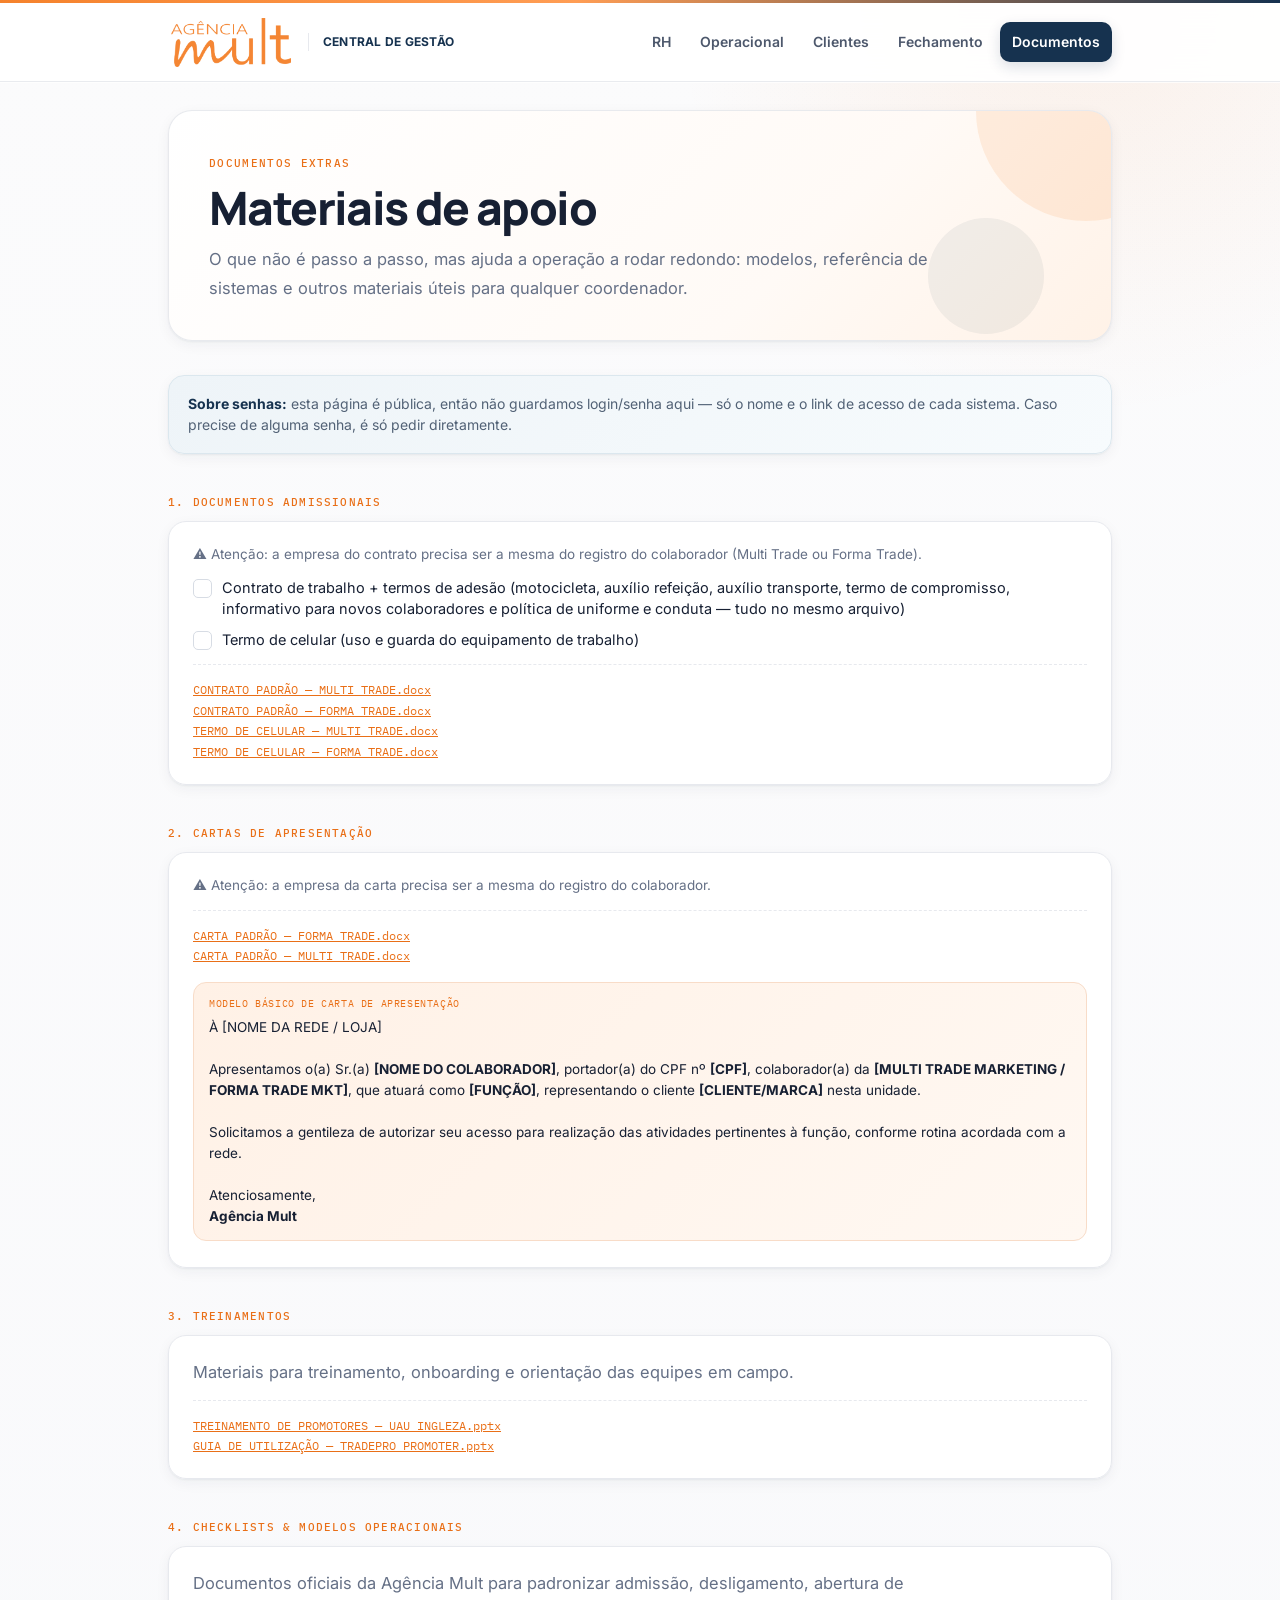
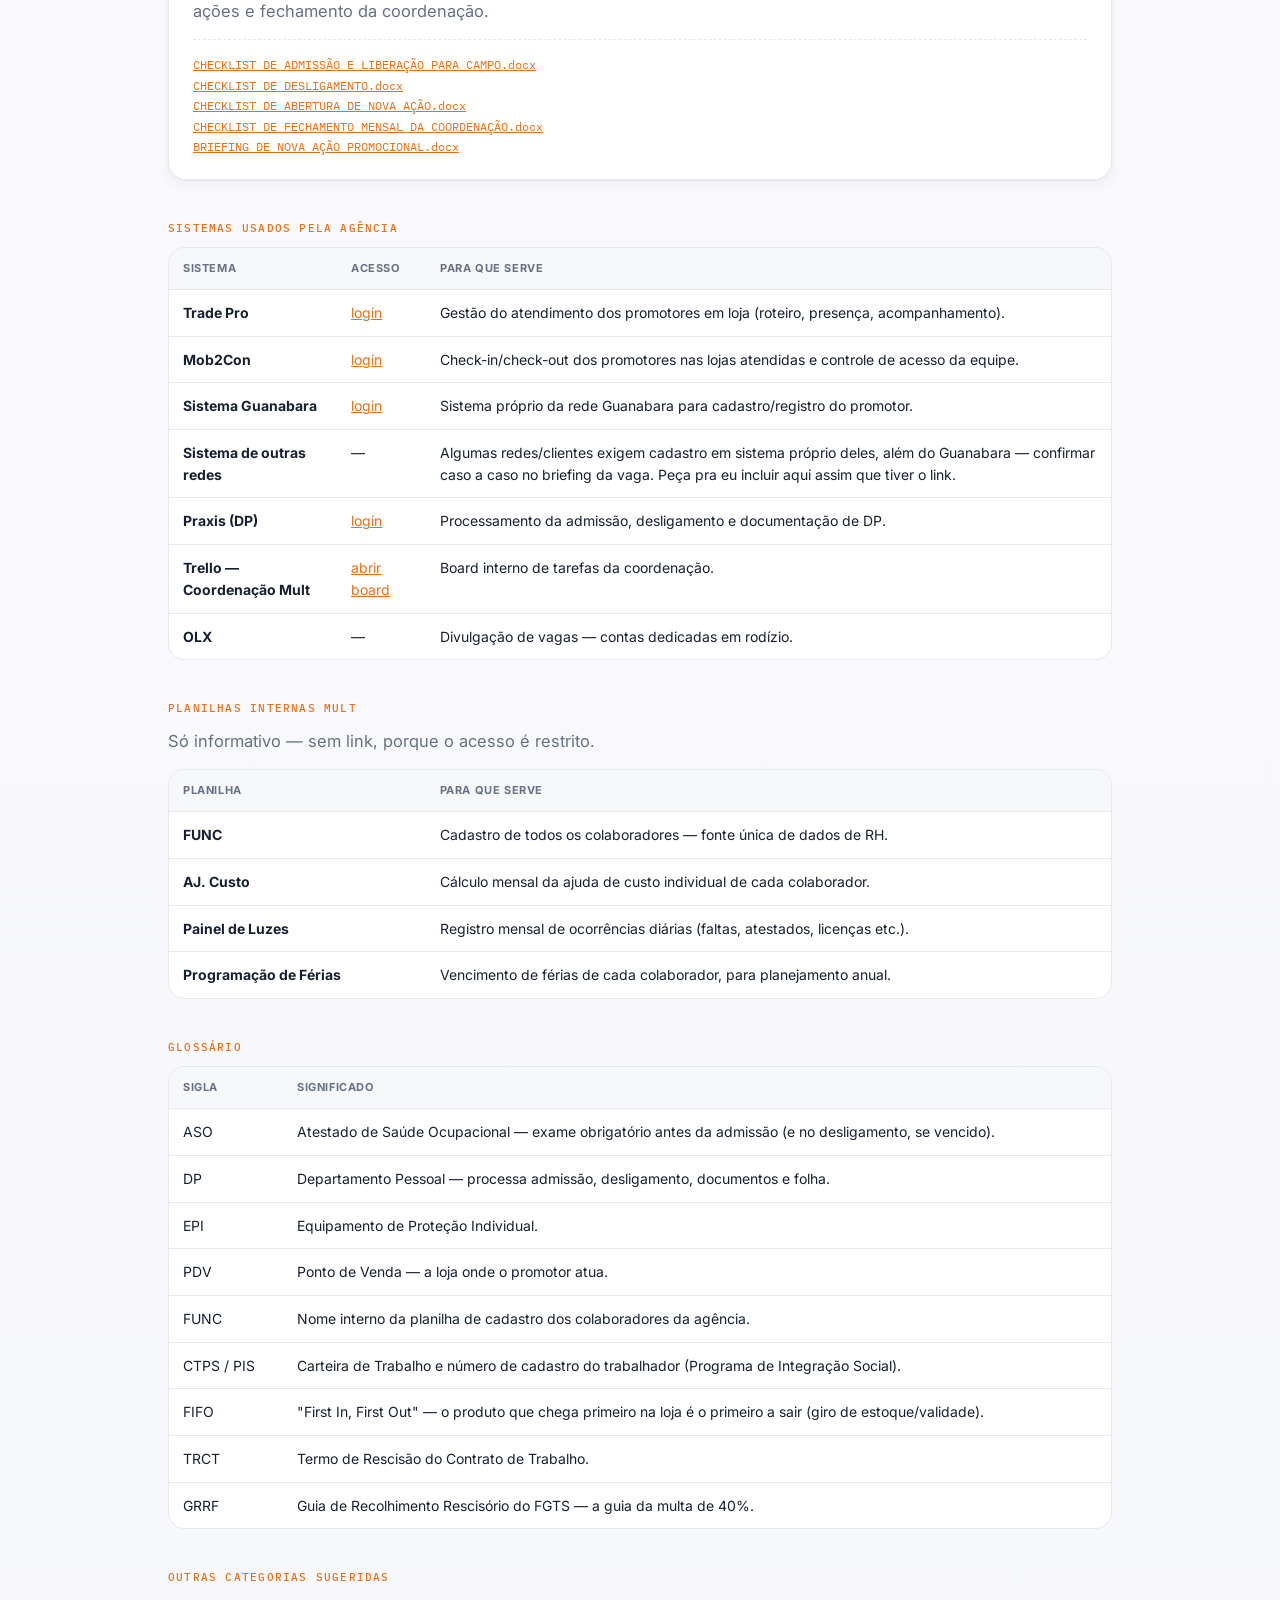
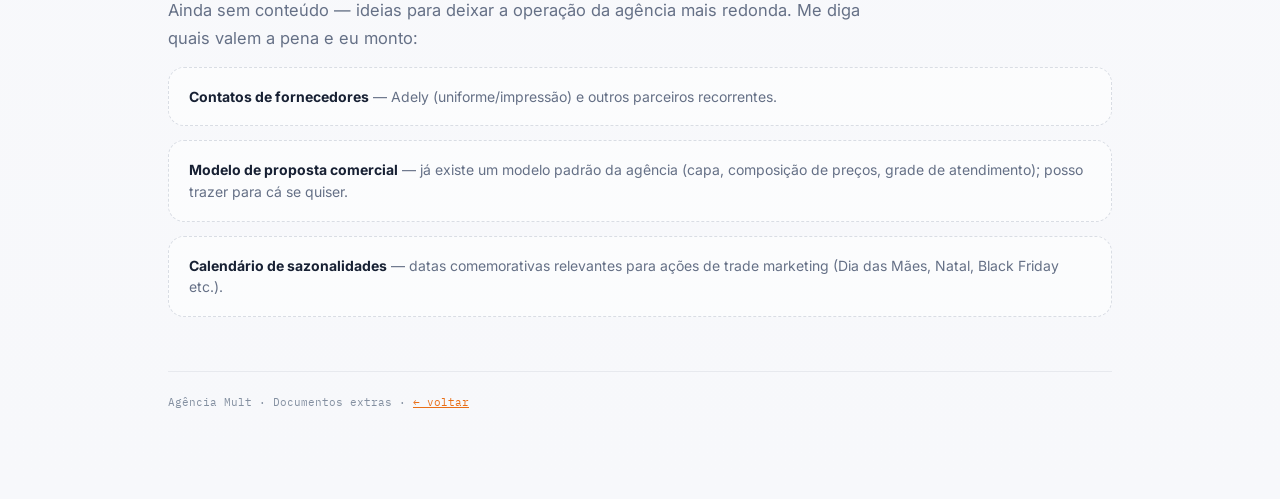
==== commit 43ed9f6e: "Add files via upload" ====
--- a/documentos-extras.html
+++ b/documentos-extras.html
@@ -41,15 +41,27 @@
       <a href="modelos/documentos-extras/carta-padrao-forma-trade.docx">CARTA PADRÃO — FORMA TRADE.docx</a><br>
       <a href="modelos/documentos-extras/carta-padrao-multi-trade.docx">CARTA PADRÃO — MULTI TRADE.docx</a>
     </div>
+    <div id="modelo-carta-basica" class="msg" style="margin-top:16px"><span class="msg-label">Modelo básico de carta de apresentação</span>À [NOME DA REDE / LOJA]<br><br>Apresentamos o(a) Sr.(a) <b>[NOME DO COLABORADOR]</b>, portador(a) do CPF nº <b>[CPF]</b>, colaborador(a) da <b>[MULTI TRADE MARKETING / FORMA TRADE MKT]</b>, que atuará como <b>[FUNÇÃO]</b>, representando o cliente <b>[CLIENTE/MARCA]</b> nesta unidade.<br><br>Solicitamos a gentileza de autorizar seu acesso para realização das atividades pertinentes à função, conforme rotina acordada com a rede.<br><br>Atenciosamente,<br><b>Agência Mult</b></div>
   </div>
 
   <div class="section-label">3. Treinamentos</div>
-  <div class="step">
+  <div class="step" id="treinamento-sistema">
     <p class="lead" style="margin-bottom:14px">Materiais para treinamento, onboarding e orientação das equipes em campo.</p>
     <div class="files">
       <a href="modelos/treinamentos/Treinamento-Promotores-UAU-Ingleza.pptx">TREINAMENTO DE PROMOTORES — UAU INGLEZA.pptx</a><br>
       <a href="modelos/treinamentos/Guia-TradePRO-Promoter-Agencia-Mult.pptx">GUIA DE UTILIZAÇÃO — TRADEPRO PROMOTER.pptx</a><br>
-      <a href="modelos/treinamentos/Manual-Abordagem-PDV-SupraSoy-2026.pdf">MANUAL DE DEGUSTAÇÃO E ABORDAGEM — SUPRASOY 2026.pdf</a>
+    </div>
+  </div>
+
+  <div class="section-label">4. Checklists &amp; Modelos Operacionais</div>
+  <div class="step">
+    <p class="lead" style="margin-bottom:14px">Documentos oficiais da Agência Mult para padronizar admissão, desligamento, abertura de ações e fechamento da coordenação.</p>
+    <div class="files">
+      <a href="modelos/checklists-modelos-operacionais/01_Checklist_Admissao_Liberacao_Campo.docx">CHECKLIST DE ADMISSÃO E LIBERAÇÃO PARA CAMPO.docx</a><br>
+      <a href="modelos/checklists-modelos-operacionais/02_Checklist_Desligamento.docx">CHECKLIST DE DESLIGAMENTO.docx</a><br>
+      <a href="modelos/checklists-modelos-operacionais/03_Checklist_Abertura_Nova_Acao.docx">CHECKLIST DE ABERTURA DE NOVA AÇÃO.docx</a><br>
+      <a href="modelos/checklists-modelos-operacionais/04_Checklist_Fechamento_Mensal_Coordenacao.docx">CHECKLIST DE FECHAMENTO MENSAL DA COORDENAÇÃO.docx</a><br>
+      <a href="modelos/checklists-modelos-operacionais/05_Briefing_Nova_Acao_Promocional.docx">BRIEFING DE NOVA AÇÃO PROMOCIONAL.docx</a>
     </div>
   </div>
 
--- a/assets/style.css
+++ b/assets/style.css
@@ -1,384 +1,156 @@
-@import url('https://fonts.googleapis.com/css2?family=Fraunces:opsz,wght@9..144,400;9..144,500;9..144,600;9..144,700&family=IBM+Plex+Sans:wght@400;500;600&family=IBM+Plex+Mono:wght@400;500&display=swap');
+@import url('https://fonts.googleapis.com/css2?family=Inter:wght@400;500;600;700&family=Manrope:wght@600;700;800&family=IBM+Plex+Mono:wght@400;500&display=swap');
 
 :root{
-  --bg:#F7F5F1;
-  --surface:#FFFDFA;
-  --surface-2:#EFEAE1;
-  --text:#1C2333;
-  --text-dim:#5B6472;
-  --border:#DED8CC;
-  --accent:#3A5A78;
-  --accent-soft:#DCE6EC;
-  --good:#3E6B4C;
-  --good-bg:#E3EDE5;
-  --warn:#96692A;
-  --warn-bg:#F3E8D4;
-  --shadow: 0 1px 2px rgba(28,35,51,0.05), 0 6px 16px -8px rgba(28,35,51,0.12);
+  --bg:#f7f8fb;
+  --surface:#ffffff;
+  --surface-2:#fff8f3;
+  --text:#172033;
+  --text-dim:#657086;
+  --border:#e7e9ee;
+  --accent:#f5822c;
+  --accent-strong:#e96f17;
+  --accent-soft:#fff1e6;
+  --navy:#16324f;
+  --navy-soft:#eef4f8;
+  --good:#2f7d57;
+  --good-bg:#eaf6ef;
+  --warn:#a45f20;
+  --warn-bg:#fff4e5;
+  --shadow-sm:0 1px 2px rgba(20,32,51,.05),0 4px 14px rgba(20,32,51,.05);
+  --shadow:0 12px 30px rgba(29,45,70,.08);
+  --shadow-hover:0 18px 42px rgba(29,45,70,.13);
+  --radius:18px;
 }
 
-*{ box-sizing:border-box; }
-html{ scroll-behavior:smooth; }
+*{box-sizing:border-box}
+html{scroll-behavior:smooth}
 body{
   margin:0;
-  background:var(--bg);
+  background:
+    radial-gradient(circle at 85% 0%, rgba(245,130,44,.09), transparent 26rem),
+    linear-gradient(180deg,#fbfbfc 0,#f7f8fb 100%);
   color:var(--text);
-  font-family:'IBM Plex Sans', ui-sans-serif, system-ui, sans-serif;
+  font-family:'Inter',ui-sans-serif,system-ui,-apple-system,BlinkMacSystemFont,'Segoe UI',sans-serif;
   -webkit-font-smoothing:antialiased;
-  line-height:1.5;
+  line-height:1.55;
+  font-size:16px;
 }
-a{ color:var(--accent); }
-.wrap{
-  max-width:920px;
-  margin:0 auto;
-  padding:0 24px 80px;
+a{color:var(--accent-strong)}
+button,input,select,textarea{font:inherit}
+.wrap{max-width:1000px;margin:0 auto;padding:0 28px 88px}
+.wrap.wide{max-width:1220px}
+
+/* Navegação */
+nav.top{
+  position:sticky;top:0;z-index:50;
+  background:rgba(255,255,255,.92);
+  backdrop-filter:blur(16px);
+  -webkit-backdrop-filter:blur(16px);
+  border-bottom:1px solid rgba(231,233,238,.9);
+  box-shadow:0 1px 0 rgba(255,255,255,.7);
 }
+nav.top::before{content:"";display:block;height:3px;background:linear-gradient(90deg,var(--accent),#ff9d54 45%,var(--navy) 100%)}
+nav.top .wrap{padding:0 28px;height:78px;display:flex;align-items:center;justify-content:space-between;gap:22px}
+.brand-logo{display:flex;align-items:center;gap:14px;text-decoration:none;min-width:max-content}
+.brand-logo img{display:block;width:126px;height:49px;object-fit:contain}
+.brand-logo .brand-title{font-size:12px;font-weight:700;color:var(--navy);border-left:1px solid var(--border);padding-left:14px;letter-spacing:.02em;text-transform:uppercase;white-space:nowrap}
+nav.top .links{display:flex;align-items:center;gap:5px;font-size:14px}
+nav.top .links a{color:#4d586c;text-decoration:none;font-weight:600;padding:9px 12px;border-radius:10px;transition:.18s ease;border:0}
+nav.top .links a:hover{color:var(--accent-strong);background:var(--accent-soft)}
+nav.top .links a.active{color:#fff;background:var(--navy);box-shadow:0 5px 14px rgba(22,50,79,.15)}
 
-/* top nav */
-nav.top{
-  background:var(--surface);
-  border-bottom:1px solid var(--border);
-  margin-bottom:8px;
+/* Cabeçalhos */
+header.page{
+  position:relative;
+  margin:28px 0 34px;
+  padding:38px 40px;
+  overflow:hidden;
+  border:1px solid rgba(231,233,238,.95);
+  border-radius:24px;
+  background:linear-gradient(135deg,#fff 0%,#fffaf6 66%,#fff2e7 100%);
+  box-shadow:var(--shadow-sm);
 }
-nav.top .wrap{
-  padding:0 24px;
-  display:flex;
-  align-items:center;
-  justify-content:space-between;
-  gap:16px;
-  flex-wrap:wrap;
-  height:64px;
-}
-nav.top .brand{
-  font-family:'Fraunces', serif;
-  font-weight:600;
-  font-size:17px;
-  color:var(--text);
-  text-decoration:none;
-}
-nav.top .brand span{ color:var(--accent); }
-nav.top .links{
-  display:flex;
-  gap:22px;
-  font-size:14px;
-}
-nav.top .links a{
-  color:var(--text-dim);
-  text-decoration:none;
-  font-weight:500;
-  padding:4px 0;
-  border-bottom:2px solid transparent;
-}
-nav.top .links a:hover, nav.top .links a.active{
-  color:var(--text);
-  border-bottom-color:var(--accent);
-}
+header.page::after{content:"";position:absolute;width:220px;height:220px;border-radius:50%;right:-85px;top:-110px;background:rgba(245,130,44,.12);box-shadow:-100px 165px 0 -52px rgba(22,50,79,.06)}
+.eyebrow{position:relative;z-index:1;font-family:'IBM Plex Mono',monospace;font-size:11px;letter-spacing:.12em;text-transform:uppercase;color:var(--accent-strong);font-weight:500}
+h1,h2,h3{font-family:'Manrope','Inter',sans-serif;color:var(--text)}
+h1{position:relative;z-index:1;font-weight:800;font-size:clamp(30px,4.5vw,46px);line-height:1.08;margin:9px 0 13px;letter-spacing:-.035em;max-width:900px}
+p.lead{position:relative;z-index:1;color:var(--text-dim);font-size:16.5px;max-width:72ch;line-height:1.7;margin:0}
 
-header.page{
-  padding:44px 0 24px;
-  border-bottom:1px solid var(--border);
-  margin-bottom:32px;
-}
-.eyebrow{
-  font-family:'IBM Plex Mono', monospace;
-  font-size:12px;
-  letter-spacing:0.08em;
-  text-transform:uppercase;
-  color:var(--accent);
-}
-h1{
-  font-family:'Fraunces', Georgia, serif;
-  font-weight:600;
-  font-size:clamp(28px, 4vw, 38px);
-  margin:6px 0 8px;
-  letter-spacing:-0.01em;
-}
-p.lead{
-  color:var(--text-dim);
-  font-size:15.5px;
-  max-width:64ch;
-  line-height:1.6;
-  margin:0;
-}
-
-/* home cards */
-.home-grid{
-  display:grid;
-  grid-template-columns:1fr 1fr;
-  gap:18px;
-  margin:32px 0;
-}
-@media (max-width:640px){ .home-grid{ grid-template-columns:1fr; } }
-.home-card{
-  display:block;
-  background:var(--surface);
-  border:1px solid var(--border);
-  border-radius:14px;
-  box-shadow:var(--shadow);
-  padding:26px 24px;
-  text-decoration:none;
-  color:var(--text);
-  transition:transform .12s ease, box-shadow .12s ease;
-}
-.home-card:hover{ transform:translateY(-2px); box-shadow:0 4px 8px rgba(28,35,51,0.08), 0 12px 24px -8px rgba(28,35,51,0.16); }
-.home-card .icon{ font-size:26px; }
-.home-card h2{
-  font-family:'Fraunces', serif;
-  font-size:19px;
-  font-weight:600;
-  margin:10px 0 6px;
-}
-.home-card p{
-  color:var(--text-dim);
-  font-size:13.5px;
-  margin:0;
-  line-height:1.55;
-}
-.home-card.full{ grid-column:1 / -1; }
-
-/* process sections */
-.section-label{
-  font-family:'IBM Plex Mono', monospace;
-  font-size:12px;
-  letter-spacing:0.07em;
-  text-transform:uppercase;
-  color:var(--text-dim);
-  margin:40px 0 6px;
-}
-.section-label:first-of-type{ margin-top:0; }
-
-.step{
-  background:var(--surface);
-  border:1px solid var(--border);
-  border-radius:12px;
-  box-shadow:var(--shadow);
-  padding:20px 22px;
-  margin-bottom:14px;
-}
-.step-head{
-  display:flex;
-  align-items:baseline;
-  gap:10px;
-  margin-bottom:10px;
-}
-.step-num{
-  font-family:'IBM Plex Mono', monospace;
-  font-size:12px;
-  color:var(--accent);
-  background:var(--accent-soft);
-  border-radius:100px;
-  padding:2px 9px;
-  flex:none;
-}
-.step h3{
-  font-family:'Fraunces', serif;
-  font-weight:600;
-  font-size:16.5px;
-  margin:0;
-}
-.step p.note{
-  color:var(--text-dim);
-  font-size:13px;
-  margin:0 0 10px;
-}
-ul.check{
-  list-style:none;
-  margin:0;
-  padding:0;
-  display:flex;
-  flex-direction:column;
-  gap:7px;
-}
-ul.check li{
-  display:flex;
-  align-items:flex-start;
-  gap:9px;
-  font-size:14px;
-  line-height:1.45;
-}
-ul.check li::before{
-  content:"";
-  flex:none;
-  width:15px; height:15px;
-  margin-top:2px;
-  border:1.5px solid var(--border);
-  border-radius:4px;
-  background:var(--surface);
-}
-ul.check li b{ font-weight:600; }
-.tag{
-  display:inline-block;
-  font-family:'IBM Plex Mono', monospace;
-  font-size:10.5px;
-  letter-spacing:0.03em;
-  color:var(--accent);
-  background:var(--accent-soft);
-  padding:1px 7px;
-  border-radius:4px;
-  margin-left:6px;
-}
-.tag.warn{ color:var(--warn); background:var(--warn-bg); }
-.step .files{
-  margin-top:12px;
-  padding-top:12px;
-  border-top:1px dashed var(--border);
-  font-size:13px;
-  color:var(--text-dim);
-}
-.step .files a{ font-family:'IBM Plex Mono', monospace; font-size:12.5px; }
-
-.callout{
-  background:var(--surface-2);
-  border:1px solid var(--border);
-  border-radius:12px;
-  padding:16px 20px;
-  font-size:13.5px;
-  color:var(--text-dim);
-  margin:20px 0 32px;
-}
-.callout b{ color:var(--text); }
-.callout.warn{
-  background:var(--warn-bg);
-  border-color:#E3CB9C;
-  color:#5B4522;
-}
-.callout.warn b{ color:var(--warn); }
-
-table.ref{
-  width:100%;
-  border-collapse:collapse;
-  background:var(--surface);
-  border:1px solid var(--border);
-  border-radius:12px;
-  overflow:hidden;
-  font-size:13.5px;
-  margin-bottom:24px;
-}
-table.ref th{
-  text-align:left;
-  background:var(--surface-2);
-  font-family:'IBM Plex Mono', monospace;
-  font-size:11px;
-  letter-spacing:0.04em;
-  text-transform:uppercase;
-  color:var(--text-dim);
-  padding:10px 14px;
-}
-table.ref td{
-  padding:10px 14px;
-  border-top:1px solid var(--border);
-  vertical-align:top;
-}
-
-.msg{
-  background:var(--accent-soft);
-  border-radius:10px;
-  padding:12px 14px;
-  margin:10px 0 4px;
-  font-size:13.5px;
-  line-height:1.55;
-  color:var(--text);
-}
-.msg .msg-label{
-  display:block;
-  font-family:'IBM Plex Mono', monospace;
-  font-size:10.5px;
-  text-transform:uppercase;
-  letter-spacing:0.05em;
-  color:var(--accent);
-  margin-bottom:6px;
-}
-
-.placeholder{
-  border:1.5px dashed var(--border);
-  border-radius:12px;
-  padding:18px 20px;
-  color:var(--text-dim);
-  font-size:13.5px;
-  margin-bottom:14px;
-}
-.placeholder b{ color:var(--text); }
-
-footer.page{
-  margin-top:48px;
-  padding-top:20px;
-  border-top:1px solid var(--border);
-  font-size:12px;
-  color:var(--text-dim);
-  font-family:'IBM Plex Mono', monospace;
-}
-
-/* V2 — Central de Gestão */
-.wrap.wide{max-width:1120px}
+/* Home */
+.quick-grid{display:grid;grid-template-columns:repeat(3,1fr);gap:14px;margin:0 0 28px}
+.quick{position:relative;overflow:hidden;background:rgba(255,255,255,.88);border:1px solid var(--border);border-radius:16px;padding:18px 18px 18px 20px;box-shadow:var(--shadow-sm)}
+.quick::before{content:"";position:absolute;left:0;top:0;bottom:0;width:4px;background:linear-gradient(180deg,var(--accent),#ffab6c)}
+.quick b{display:block;font-family:'Manrope',sans-serif;font-size:14px;margin-bottom:5px;color:var(--navy)}
+.quick span{font-size:13px;color:var(--text-dim);line-height:1.5}
+.home-grid{display:grid;grid-template-columns:repeat(2,1fr);gap:16px;margin:0 0 34px}
 .home-grid.five{grid-template-columns:repeat(2,1fr)}
 .home-grid.five .home-card:last-child{grid-column:1/-1}
-@media(max-width:640px){.home-grid.five{grid-template-columns:1fr}.home-grid.five .home-card:last-child{grid-column:auto}}
-.quick-grid{display:grid;grid-template-columns:repeat(3,1fr);gap:12px;margin:20px 0 34px}
-@media(max-width:720px){.quick-grid{grid-template-columns:1fr}}
-.quick{background:var(--surface);border:1px solid var(--border);border-radius:12px;padding:15px 16px}
-.quick b{display:block;font-family:'Fraunces',serif;margin-bottom:4px}.quick span{font-size:12.5px;color:var(--text-dim)}
-.client-nav{display:flex;gap:8px;flex-wrap:wrap;margin:0 0 28px}.client-nav a{font-size:12px;text-decoration:none;background:var(--surface);border:1px solid var(--border);border-radius:999px;padding:7px 11px;color:var(--text-dim)}
-.client-card{background:var(--surface);border:1px solid var(--border);border-radius:14px;box-shadow:var(--shadow);padding:24px;margin:0 0 22px}.client-card h2{font-family:'Fraunces',serif;margin:0 0 4px;font-size:22px}.meta{display:flex;gap:8px;flex-wrap:wrap;margin:10px 0 18px}.meta span{font-family:'IBM Plex Mono',monospace;font-size:10.5px;background:var(--surface-2);padding:4px 8px;border-radius:5px;color:var(--text-dim)}
-.client-card h3{font-size:14px;margin:20px 0 8px}.compact{margin:0;padding-left:20px;font-size:13.5px}.compact li{margin:5px 0}.deadline{font-weight:600;color:var(--accent)}
-.table-wrap{overflow-x:auto;margin-bottom:24px}.table-wrap table.ref{min-width:720px;margin-bottom:0}
-.subcard{border-left:3px solid var(--accent-soft);padding:4px 0 4px 16px;margin:16px 0}.subcard h3{margin:0 0 6px}
-.status-note{font-size:12px;color:var(--text-dim);font-family:'IBM Plex Mono',monospace}
+.home-card{position:relative;display:block;overflow:hidden;background:var(--surface);border:1px solid var(--border);border-radius:20px;box-shadow:var(--shadow-sm);padding:25px 24px;text-decoration:none;color:var(--text);transition:transform .2s ease,box-shadow .2s ease,border-color .2s ease}
+.home-card::after{content:"→";position:absolute;right:22px;top:22px;width:32px;height:32px;border-radius:10px;display:grid;place-items:center;color:var(--accent-strong);background:var(--accent-soft);font-weight:700;transition:.2s ease}
+.home-card:hover{transform:translateY(-4px);box-shadow:var(--shadow-hover);border-color:#f4c7a7}
+.home-card:hover::after{transform:translateX(3px);background:var(--accent);color:#fff}
+.home-card .icon{width:46px;height:46px;display:grid;place-items:center;border-radius:14px;background:linear-gradient(135deg,var(--accent-soft),#fff8f2);font-size:23px;border:1px solid #f8ddc9}
+.home-card h2{font-size:20px;font-weight:800;margin:14px 46px 7px 0;letter-spacing:-.02em}
+.home-card p{color:var(--text-dim);font-size:14px;margin:0;line-height:1.6;max-width:60ch}
 
-/* V2.1 — identidade visual Agência Mult */
-:root{
-  --accent:#F5822C;
-  --accent-strong:#E66F18;
-  --accent-soft:#FFF0E4;
-  --surface-2:#F7EEE6;
-  --border:#E5D8CE;
-  --warn:#A85D1F;
-  --warn-bg:#FFF0DF;
+/* Seções e cards */
+.section-label{font-family:'IBM Plex Mono',monospace;font-size:11px;letter-spacing:.11em;text-transform:uppercase;color:var(--accent-strong);margin:40px 0 10px;font-weight:500}
+.section-label:first-of-type{margin-top:0}
+.step,.client-card{background:rgba(255,255,255,.94);border:1px solid var(--border);border-radius:var(--radius);box-shadow:var(--shadow-sm)}
+.step{padding:22px 24px;margin-bottom:15px}
+.step-head{display:flex;align-items:center;gap:11px;margin-bottom:12px}
+.step-num{font-family:'IBM Plex Mono',monospace;font-size:11px;color:var(--accent-strong);background:var(--accent-soft);border-radius:999px;padding:4px 9px;flex:none;font-weight:500}
+.step h3{font-weight:800;font-size:17px;margin:0;letter-spacing:-.015em}
+.step p.note{color:var(--text-dim);font-size:13.5px;margin:0 0 12px}
+ul.check{list-style:none;margin:0;padding:0;display:flex;flex-direction:column;gap:9px}
+ul.check li{display:flex;align-items:flex-start;gap:10px;font-size:14.5px;line-height:1.48}
+ul.check li::before{content:"";flex:none;width:17px;height:17px;margin-top:2px;border:1.5px solid #d7dce4;border-radius:5px;background:#fff;box-shadow:inset 0 0 0 3px #fff}
+ul.check li:hover::before{border-color:var(--accent)}
+ul.check li b{font-weight:700}.tag{display:inline-block;font-family:'IBM Plex Mono',monospace;font-size:10px;letter-spacing:.03em;color:var(--accent-strong);background:var(--accent-soft);padding:2px 7px;border-radius:6px;margin-left:6px}.tag.warn{color:var(--warn);background:var(--warn-bg)}
+.step .files{margin-top:14px;padding-top:14px;border-top:1px dashed var(--border);font-size:13px;color:var(--text-dim)}
+.step .files a{font-family:'IBM Plex Mono',monospace;font-size:12px}
+.callout{background:linear-gradient(135deg,var(--navy-soft),#f7fbfd);border:1px solid #dbe7ee;border-radius:16px;padding:17px 19px;font-size:14px;color:#526276;margin:20px 0 32px;box-shadow:var(--shadow-sm)}
+.callout b{color:var(--navy)}.callout.warn{background:var(--warn-bg);border-color:#f2d6b0;color:#6b4b28}.callout.warn b{color:var(--warn)}
+.placeholder{border:1.5px dashed #d9dde4;border-radius:16px;padding:18px 20px;color:var(--text-dim);font-size:14px;margin-bottom:14px;background:rgba(255,255,255,.55)}.placeholder b{color:var(--text)}
+
+/* Tabelas */
+.table-wrap{overflow-x:auto;margin-bottom:24px;border-radius:16px;box-shadow:var(--shadow-sm)}
+table.ref{width:100%;border-collapse:separate;border-spacing:0;background:var(--surface);border:1px solid var(--border);border-radius:16px;overflow:hidden;font-size:14px;margin-bottom:24px}
+.table-wrap table.ref{min-width:720px;margin-bottom:0}
+table.ref th{text-align:left;background:#f7f8fa;font-family:'Inter',sans-serif;font-size:11px;letter-spacing:.055em;text-transform:uppercase;color:#667187;padding:12px 14px;font-weight:700}
+table.ref td{padding:12px 14px;border-top:1px solid var(--border);vertical-align:top}table.ref tr:hover td{background:#fffaf6}
+.msg{background:linear-gradient(135deg,var(--accent-soft),#fff8f2);border:1px solid #f8dcc8;border-radius:13px;padding:13px 15px;margin:10px 0 4px;font-size:13.5px;line-height:1.55;color:var(--text)}.msg .msg-label{display:block;font-family:'IBM Plex Mono',monospace;font-size:10px;text-transform:uppercase;letter-spacing:.06em;color:var(--accent-strong);margin-bottom:6px}
+
+/* Clientes */
+.client-hint{font-size:14px;color:var(--text-dim);margin:-6px 0 13px}
+.client-nav{position:sticky;top:86px;z-index:20;display:flex;gap:8px;flex-wrap:wrap;margin:0 0 26px;padding:10px;background:rgba(247,248,251,.88);backdrop-filter:blur(10px);border:1px solid rgba(231,233,238,.9);border-radius:16px;box-shadow:var(--shadow-sm)}
+.client-nav a{font-size:13px;text-decoration:none;background:transparent;border:1px solid transparent;border-radius:10px;padding:8px 12px;transition:.18s ease;color:#59657a;font-weight:600}
+.client-nav a:hover{background:#fff;color:var(--accent-strong);border-color:#f2ded0}
+.client-nav a.active{background:var(--navy);border-color:var(--navy);color:#fff;box-shadow:0 6px 14px rgba(22,50,79,.15)}
+.client-view{display:none;animation:clientFade .2s ease}.client-view.active{display:block}@keyframes clientFade{from{opacity:.2;transform:translateY(5px)}to{opacity:1;transform:none}}
+.client-card{padding:28px;margin:0 0 22px}.client-card h2{font-size:27px;font-weight:800;margin:0 0 5px;letter-spacing:-.03em}.meta{display:flex;gap:8px;flex-wrap:wrap;margin:12px 0 20px}.meta span{font-family:'Inter',sans-serif;font-size:11px;background:#f5f7f9;border:1px solid var(--border);padding:5px 9px;border-radius:999px;color:#617087;font-weight:600}
+.client-card .compact,.client-card p.compact,.client-card ul.compact{font-size:14.5px;line-height:1.65}.compact{margin:0;padding-left:20px}.compact li{margin:5px 0}.deadline{font-weight:700;color:var(--accent-strong)}
+.subcard{position:relative;border:1px solid var(--border);border-radius:14px;padding:16px 17px 16px 20px;margin:14px 0;background:#fff;box-shadow:0 2px 8px rgba(29,45,70,.035)}.subcard::before{content:"";position:absolute;left:0;top:14px;bottom:14px;width:4px;border-radius:0 5px 5px 0;background:linear-gradient(180deg,var(--accent),#ffad70)}.subcard h3{font-size:16px;font-weight:800;margin:0 0 7px}.status-note{font-size:11px;color:var(--text-dim);font-family:'IBM Plex Mono',monospace}
+
+/* Calendário */
+.calendar-toolbar{display:grid;grid-template-columns:auto 1fr auto;gap:14px;align-items:center;background:#fff;border:1px solid var(--border);border-radius:18px;padding:18px 20px;margin-bottom:14px;box-shadow:var(--shadow-sm)}
+.calendar-toolbar h2{font-size:24px;font-weight:800;margin:0 0 3px}.calendar-toolbar p{margin:0;color:var(--text-dim);font-size:13px}.calendar-btn{width:43px;height:43px;border-radius:12px;border:1px solid var(--border);background:#f7f8fa;color:var(--navy);font-size:20px;cursor:pointer;transition:.18s ease}.calendar-btn:hover{background:var(--navy);color:#fff;border-color:var(--navy);transform:translateY(-1px)}
+.calendar-windows{display:grid;grid-template-columns:1fr 1fr;gap:12px;margin-bottom:14px}.calendar-window{background:linear-gradient(135deg,#fff7f1,#fff);border:1px solid #f4dccb;border-radius:15px;padding:14px 16px;display:flex;flex-direction:column;gap:4px;font-size:13px;box-shadow:var(--shadow-sm)}.calendar-window b{color:var(--accent-strong);font-size:13px;margin-bottom:2px}.calendar-window span{color:var(--text)}
+.calendar-scroll{overflow-x:auto;border-radius:16px;box-shadow:var(--shadow-sm)}.calendar-grid{display:grid;grid-template-columns:repeat(7,minmax(145px,1fr));min-width:1015px}.calendar-weekdays{background:#f7f8fa;border:1px solid var(--border);border-bottom:0;border-radius:16px 16px 0 0;overflow:hidden}.calendar-weekdays div{padding:10px;font-family:'Inter',sans-serif;font-size:10px;font-weight:700;text-transform:uppercase;letter-spacing:.05em;color:#7a8495;text-align:center;border-right:1px solid var(--border)}.calendar-weekdays div:last-child{border-right:0}
+#calendarGrid{border-left:1px solid var(--border);border-top:1px solid var(--border);background:var(--border)}.calendar-day{min-height:154px;background:#fff;padding:9px;border-right:1px solid var(--border);border-bottom:1px solid var(--border)}.calendar-day.outside{background:#fafbfc;color:#b5bdc8}.calendar-day.today{box-shadow:inset 0 0 0 2px var(--accent);background:#fffaf6}.calendar-date{display:flex;align-items:center;justify-content:space-between;font-weight:700;font-size:13px;margin-bottom:7px}.calendar-date span{font-family:'IBM Plex Mono',monospace;font-size:8px;text-transform:uppercase;color:#fff;background:var(--accent);padding:2px 5px;border-radius:999px}.calendar-events{display:flex;flex-direction:column;gap:6px}.cal-event{border-left:3px solid var(--accent);background:var(--accent-soft);border-radius:7px;padding:6px 7px;line-height:1.25}.cal-event.weekly{border-left-color:var(--navy);background:var(--navy-soft)}.cal-event.deadline-event{border-left-color:var(--accent-strong)}.cal-event b{display:block;font-size:10.5px;color:var(--accent-strong)}.cal-event.weekly b{color:var(--navy)}.cal-event span{display:block;font-size:10.5px;color:var(--text);margin-top:2px}.cal-event small{display:block;font-size:9px;color:var(--text-dim);margin-top:3px}.calendar-conditional{margin:16px 0 26px;background:#fff;border:1px dashed #d8dce3;border-radius:15px;padding:15px 17px}.calendar-conditional h3{margin:0 0 5px;font-size:15px}.calendar-conditional p{margin:0;font-size:13px;color:var(--text-dim)}
+
+footer.page{margin-top:54px;padding:22px 0 0;border-top:1px solid var(--border);font-size:11px;color:#8490a1;font-family:'IBM Plex Mono',monospace}
+
+@media(max-width:760px){
+  .wrap,.wrap.wide{padding-left:17px;padding-right:17px}
+  nav.top .wrap{height:auto;padding-top:10px;padding-bottom:10px;align-items:flex-start;flex-wrap:wrap}
+  .brand-logo img{width:102px;height:40px}.brand-logo .brand-title{font-size:10px}
+  nav.top .links{gap:5px;font-size:12px;width:100%;overflow-x:auto;padding-bottom:2px;white-space:nowrap}
+  nav.top .links a{padding:7px 9px}
+  header.page{margin-top:18px;padding:28px 22px;border-radius:20px}
+  h1{font-size:32px}
+  .quick-grid,.home-grid,.home-grid.five{grid-template-columns:1fr}
+  .home-grid.five .home-card:last-child{grid-column:auto}
+  .client-nav{top:119px;overflow-x:auto;flex-wrap:nowrap;white-space:nowrap}
+  .calendar-windows{grid-template-columns:1fr}.calendar-toolbar{grid-template-columns:auto 1fr auto}.calendar-toolbar p{display:none}
 }
-body{font-size:16px;}
-.wrap{max-width:960px;}
-nav.top .wrap{height:76px;}
-.brand-logo{display:flex;align-items:center;gap:12px;min-width:max-content;}
-.brand-logo img{display:block;width:116px;height:47px;object-fit:contain;}
-.brand-logo .brand-title{font-family:'IBM Plex Sans',ui-sans-serif,system-ui,sans-serif;font-size:13px;font-weight:600;color:var(--text-dim);border-left:1px solid var(--border);padding-left:12px;white-space:nowrap;}
-nav.top .links{font-size:15px;gap:20px;}
-p.lead{font-size:16.5px;}
-.home-card h2{font-size:21px;}
-.home-card p{font-size:14.5px;}
-.step h3{font-size:18px;}
-ul.check li{font-size:15px;}
-.callout{font-size:14.5px;}
-table.ref{font-size:14.5px;}
-table.ref th{font-size:11.5px;}
-.client-card h2{font-size:26px;color:var(--text);}
-.client-card .compact,.client-card p.compact,.client-card ul.compact{font-size:15px;line-height:1.62;}
-.subcard h3{font-size:17px;}
-.meta span{font-size:11.5px;}
-.section-label{color:var(--accent-strong);}
-.client-hint{font-size:14.5px;color:var(--text-dim);margin:0 0 12px;}
-.client-nav{margin-bottom:26px;}
-.client-nav a{font-size:13.5px;padding:8px 13px;transition:.15s ease;color:var(--text-dim);}
-.client-nav a:hover,.client-nav a.active{background:var(--accent);border-color:var(--accent);color:white;}
-.client-view{display:none;animation:clientFade .18s ease;}
-.client-view.active{display:block;}
-@keyframes clientFade{from{opacity:.25;transform:translateY(4px)}to{opacity:1;transform:none}}
-.deadline{color:var(--accent-strong);font-weight:600;}
-.step-num{color:var(--accent-strong);}
-.eyebrow{color:var(--accent-strong);}
-@media(max-width:760px){
-  nav.top .wrap{height:auto;padding-top:10px;padding-bottom:10px;align-items:flex-start;}
-  .brand-logo img{width:96px;height:39px;}
-  .brand-logo .brand-title{font-size:12px;}
-  nav.top .links{gap:13px;font-size:13px;width:100%;overflow-x:auto;padding-bottom:2px;}
-}
-
-/* V2.2 — calendário visual */
-.calendar-toolbar{display:grid;grid-template-columns:auto 1fr auto;gap:14px;align-items:center;background:var(--surface);border:1px solid var(--border);border-radius:14px;padding:16px 18px;margin-bottom:14px;box-shadow:var(--shadow)}
-.calendar-toolbar h2{font-family:'Fraunces',serif;font-size:25px;margin:0 0 3px}.calendar-toolbar p{margin:0;color:var(--text-dim);font-size:13.5px}
-.calendar-btn{width:42px;height:42px;border-radius:50%;border:1px solid var(--border);background:var(--surface-2);color:var(--accent-strong);font-size:20px;cursor:pointer}.calendar-btn:hover{background:var(--accent);color:white;border-color:var(--accent)}
-.calendar-windows{display:grid;grid-template-columns:1fr 1fr;gap:12px;margin-bottom:14px}.calendar-window{background:var(--accent-soft);border:1px solid #F4D6BF;border-radius:12px;padding:13px 15px;display:flex;flex-direction:column;gap:4px;font-size:13px}.calendar-window b{color:var(--accent-strong);font-size:13.5px;margin-bottom:2px}.calendar-window span{color:var(--text)}
-.calendar-scroll{overflow-x:auto;border-radius:14px}.calendar-grid{display:grid;grid-template-columns:repeat(7,minmax(145px,1fr));min-width:1015px}.calendar-weekdays{background:var(--surface-2);border:1px solid var(--border);border-bottom:0;border-radius:14px 14px 0 0;overflow:hidden}.calendar-weekdays div{padding:9px 10px;font-family:'IBM Plex Mono',monospace;font-size:10.5px;color:var(--text-dim);text-align:center;border-right:1px solid var(--border)}.calendar-weekdays div:last-child{border-right:0}
-#calendarGrid{border-left:1px solid var(--border);border-top:1px solid var(--border);background:var(--border)}
-.calendar-day{min-height:154px;background:var(--surface);padding:9px;border-right:1px solid var(--border);border-bottom:1px solid var(--border)}.calendar-day.outside{background:#FAF8F6;color:#B7ADA5}.calendar-day.today{box-shadow:inset 0 0 0 2px var(--accent)}
-.calendar-date{display:flex;align-items:center;justify-content:space-between;font-weight:700;font-size:13px;margin-bottom:7px}.calendar-date span{font-family:'IBM Plex Mono',monospace;font-size:9px;text-transform:uppercase;color:white;background:var(--accent);padding:2px 5px;border-radius:999px}
-.calendar-events{display:flex;flex-direction:column;gap:6px}.cal-event{border-left:3px solid var(--accent);background:var(--accent-soft);border-radius:6px;padding:6px 7px;line-height:1.25}.cal-event.weekly{border-left-color:#D96D19;background:#FFF5ED}.cal-event.deadline-event{border-left-color:var(--accent-strong)}.cal-event b{display:block;font-size:10.8px;color:var(--accent-strong)}.cal-event span{display:block;font-size:10.8px;color:var(--text);margin-top:2px}.cal-event small{display:block;font-size:9.5px;color:var(--text-dim);margin-top:3px}
-.calendar-conditional{margin:16px 0 26px;background:var(--surface);border:1px dashed var(--border);border-radius:12px;padding:14px 16px}.calendar-conditional h3{margin:0 0 5px;font-size:15px}.calendar-conditional p{margin:0;font-size:13.5px;color:var(--text-dim)}
-@media(max-width:760px){.calendar-windows{grid-template-columns:1fr}.calendar-toolbar{grid-template-columns:auto 1fr auto}.calendar-toolbar p{display:none}}
